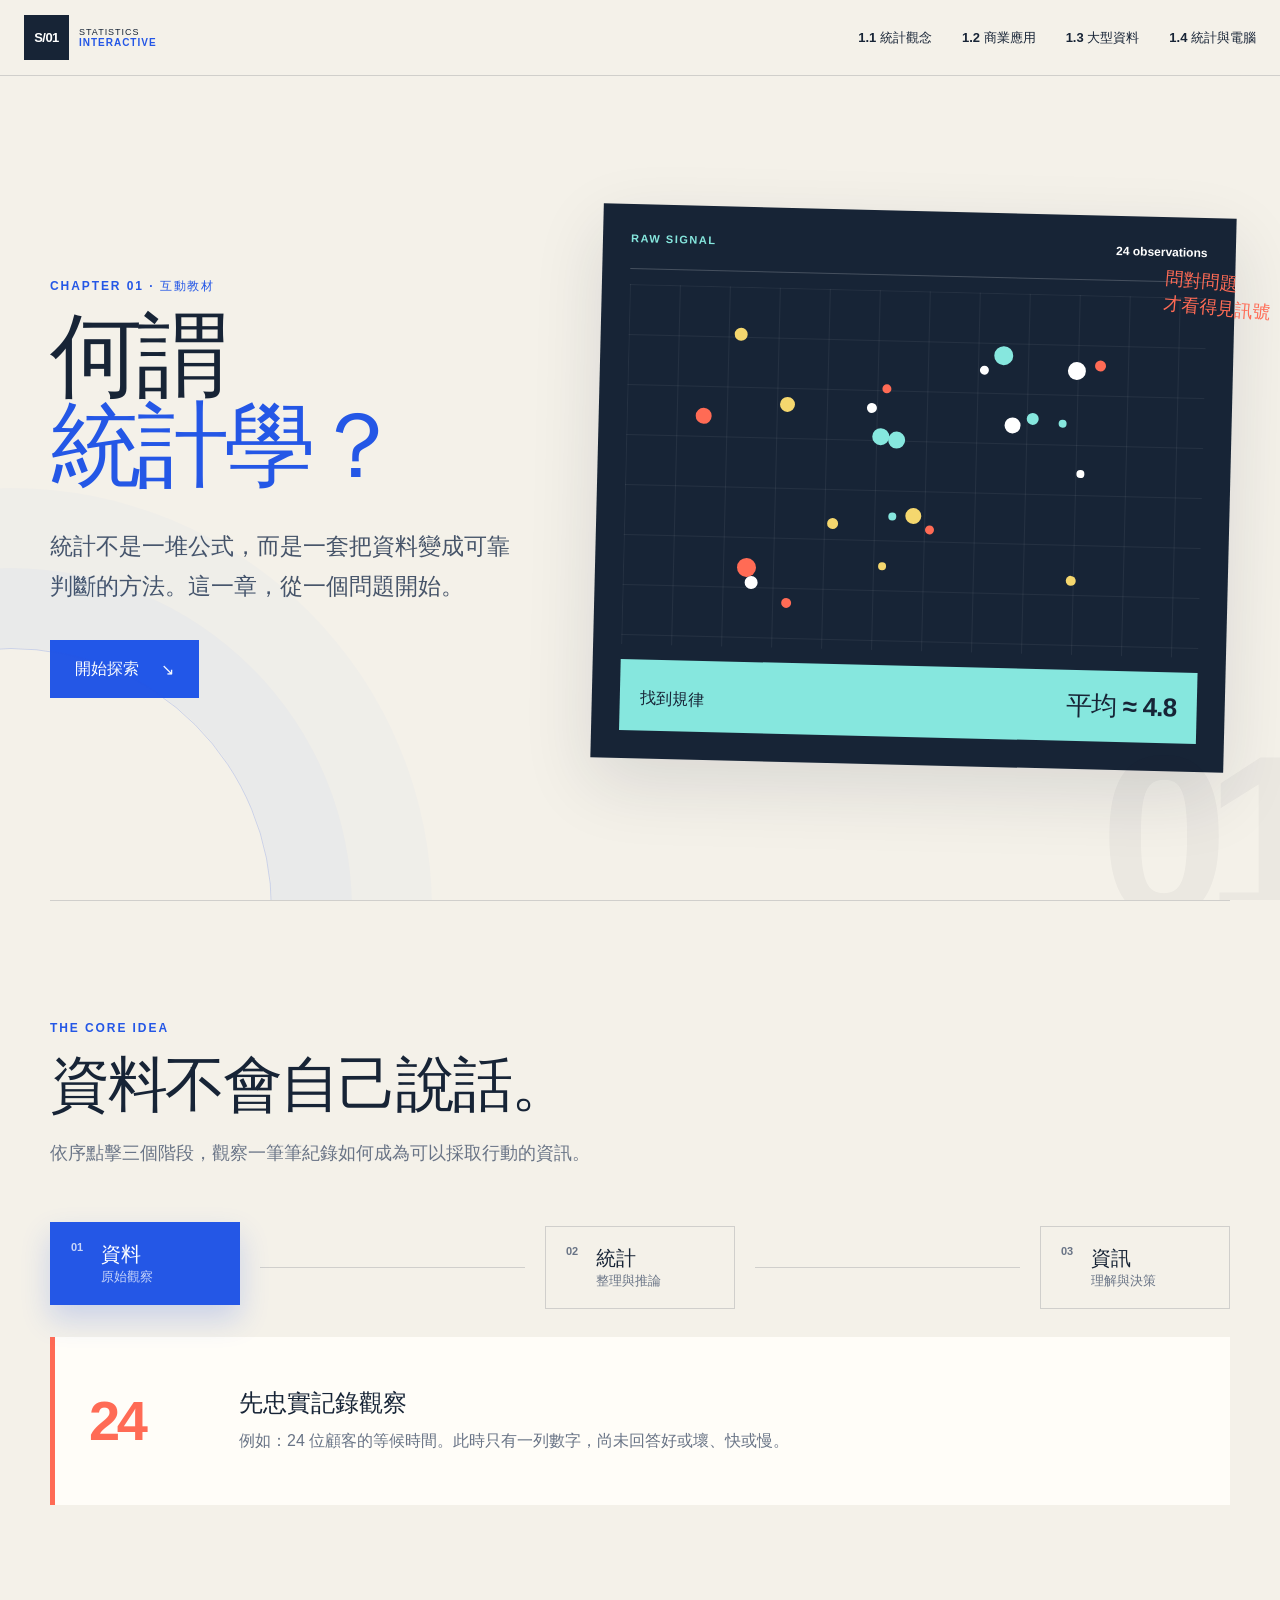
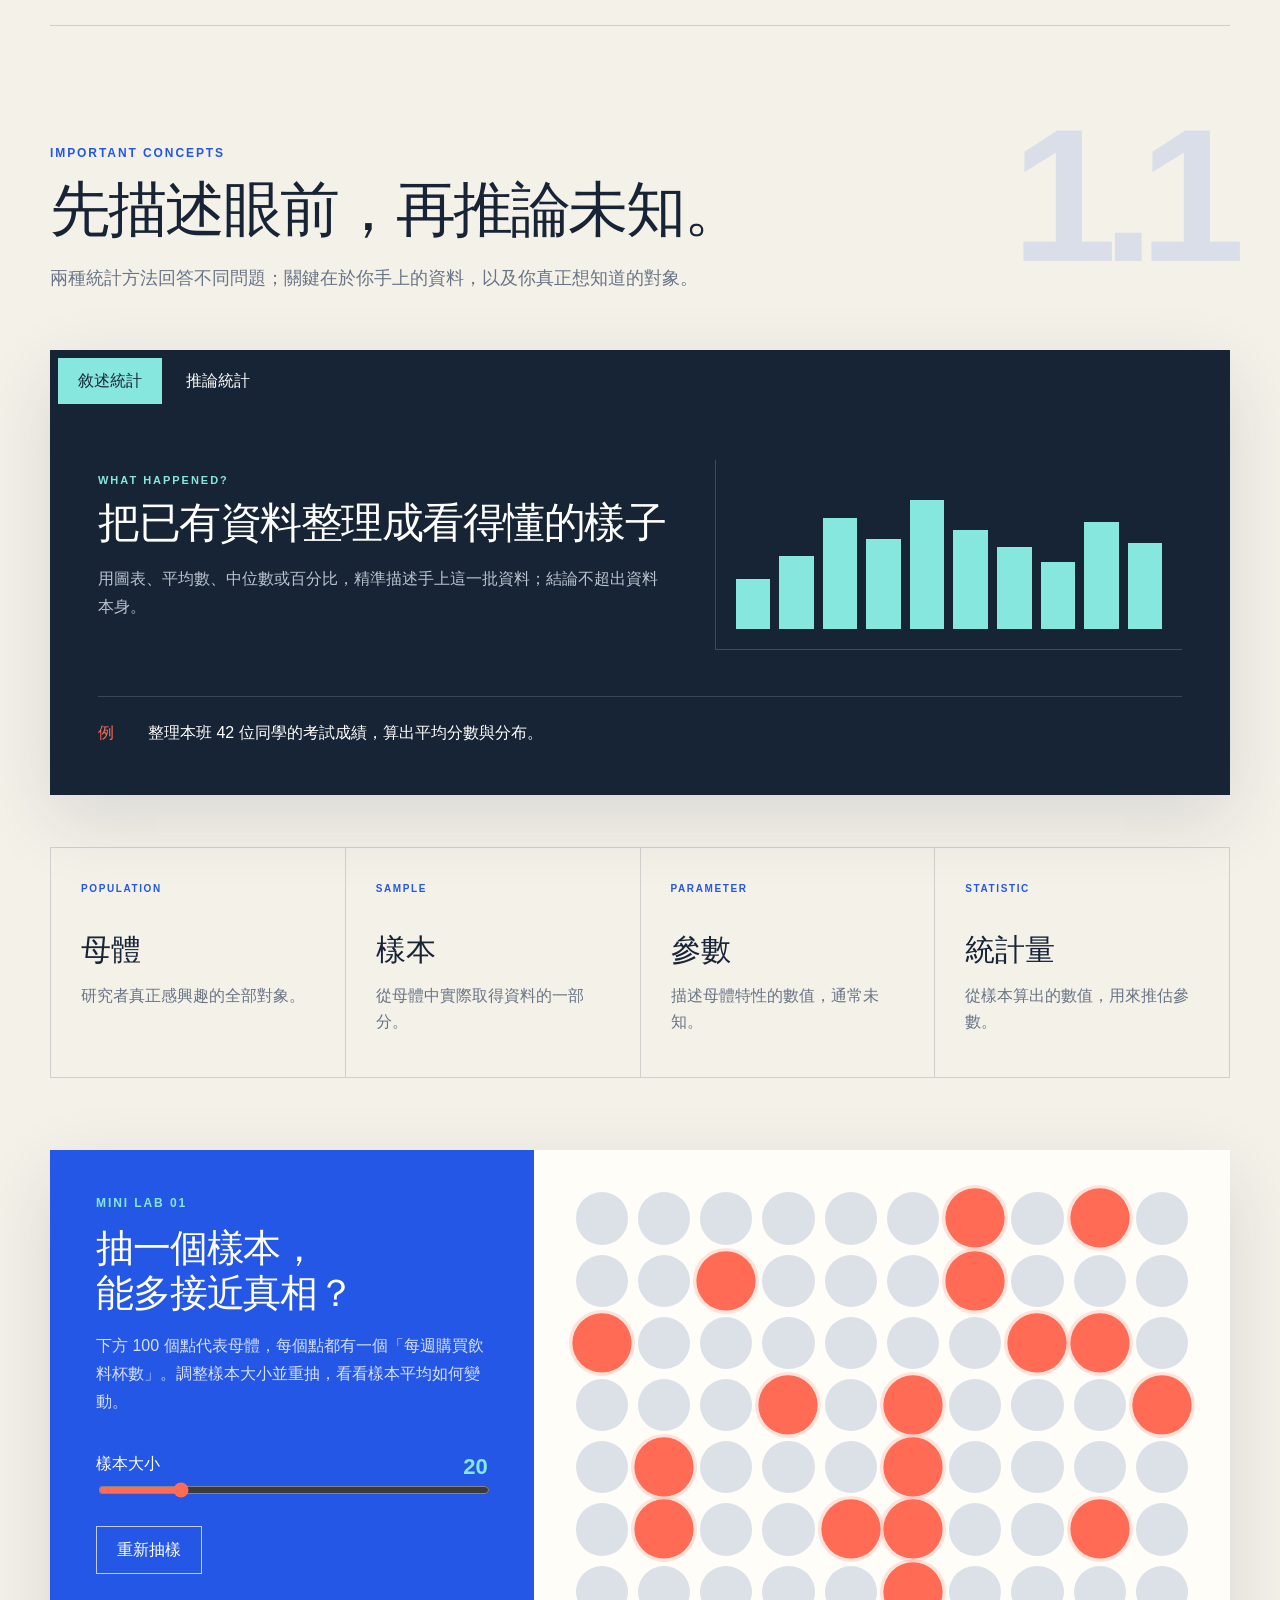
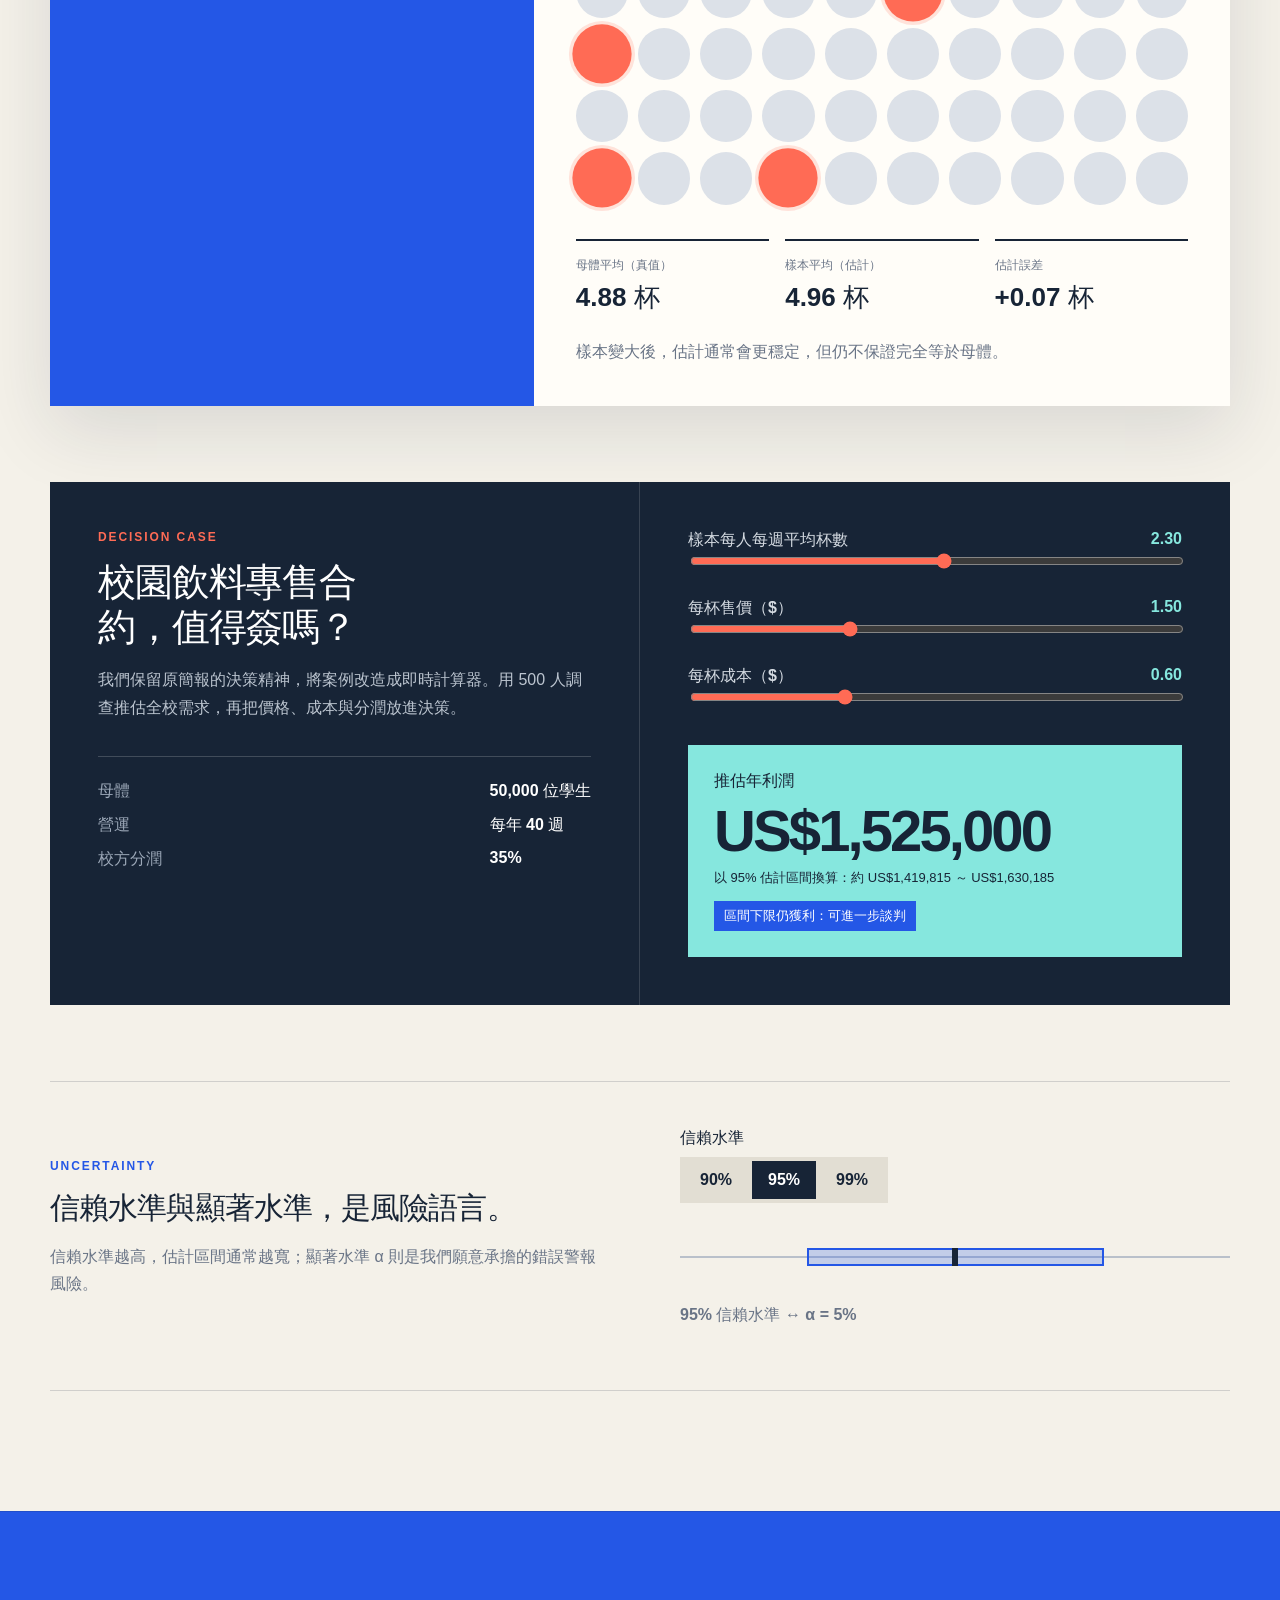
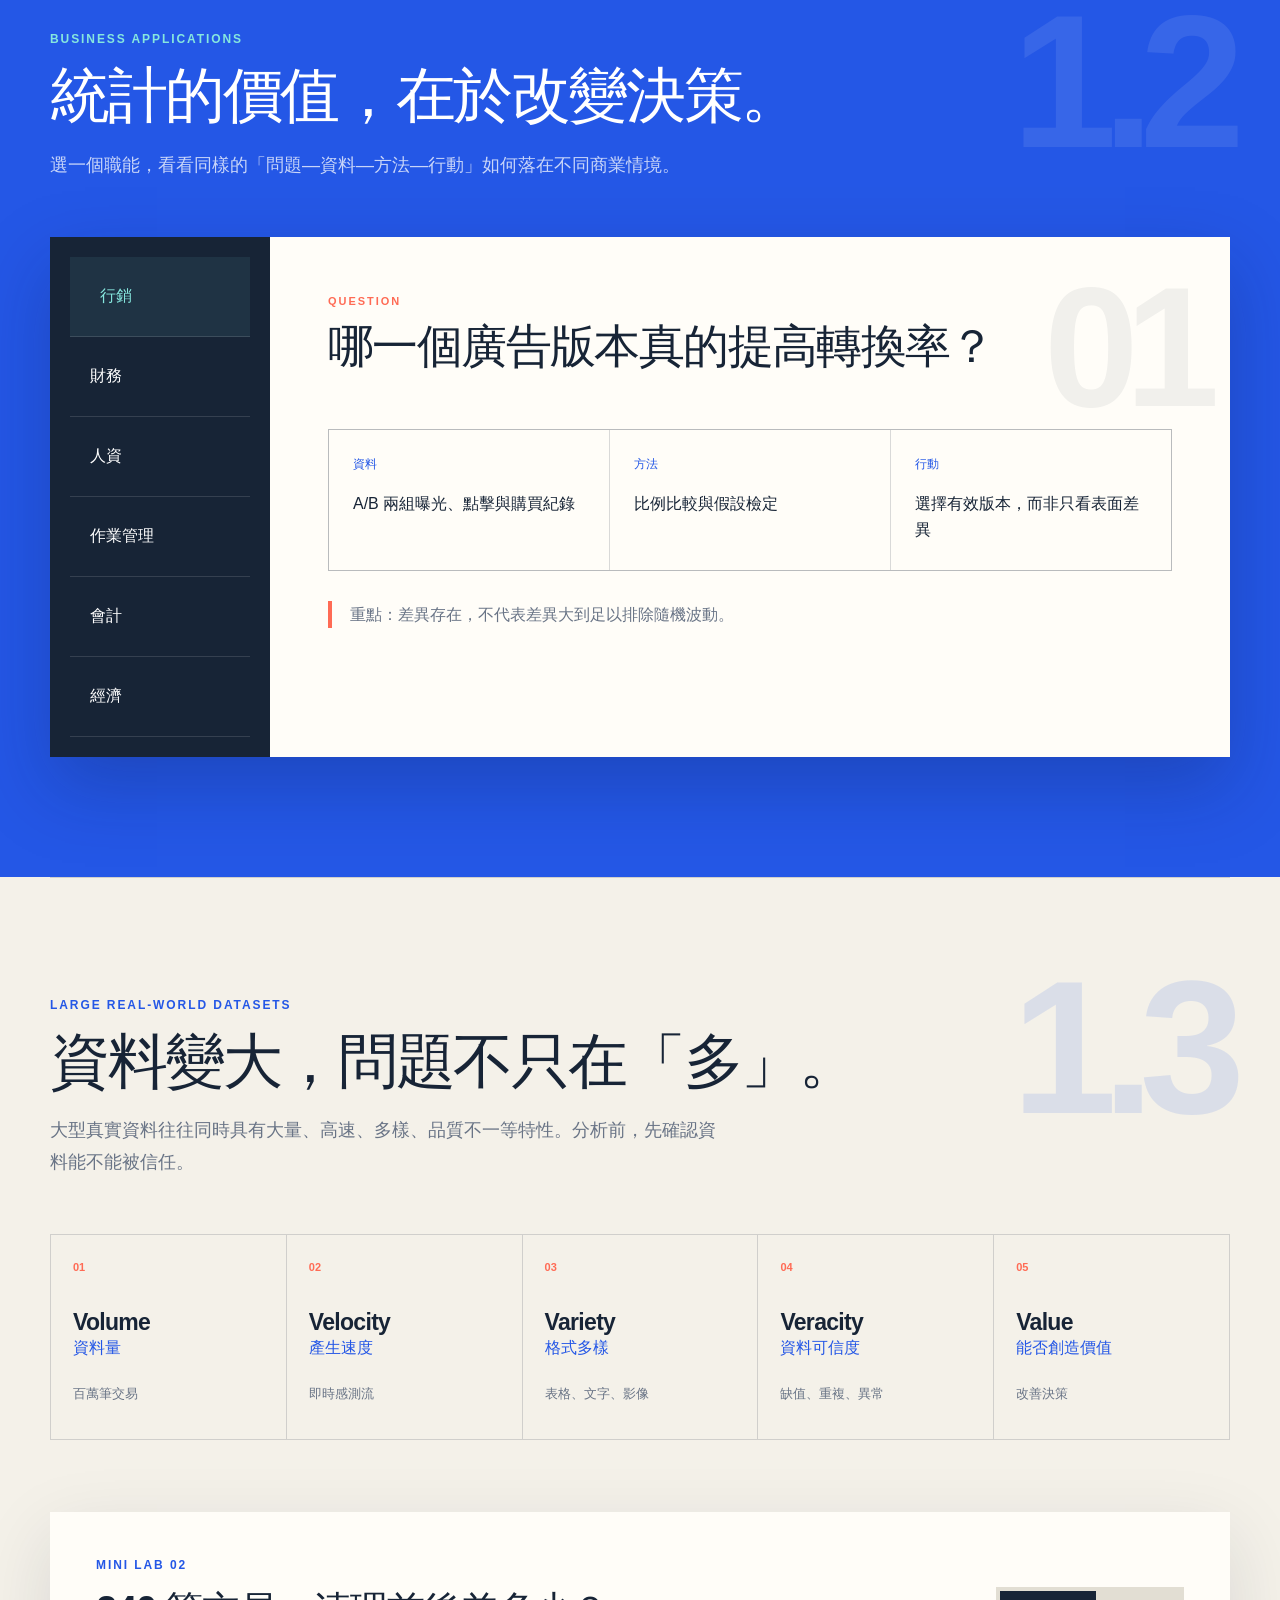
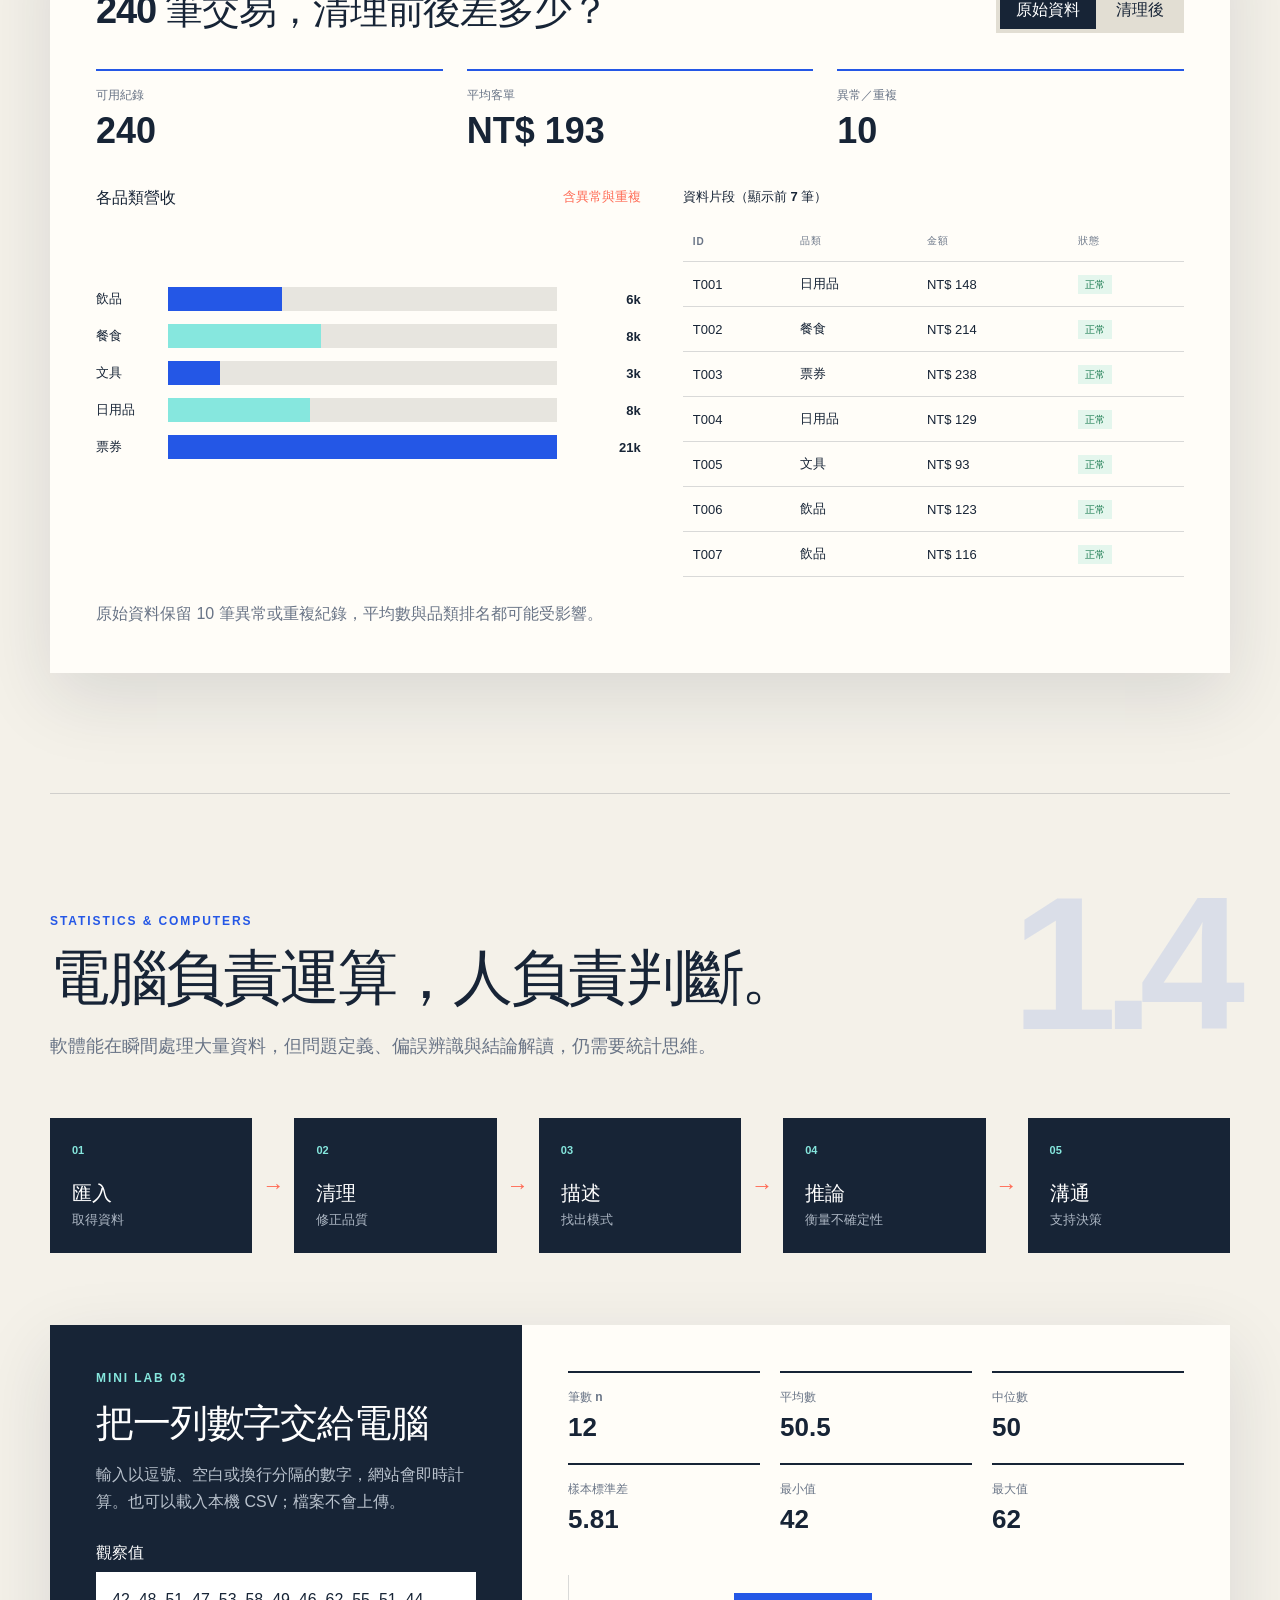
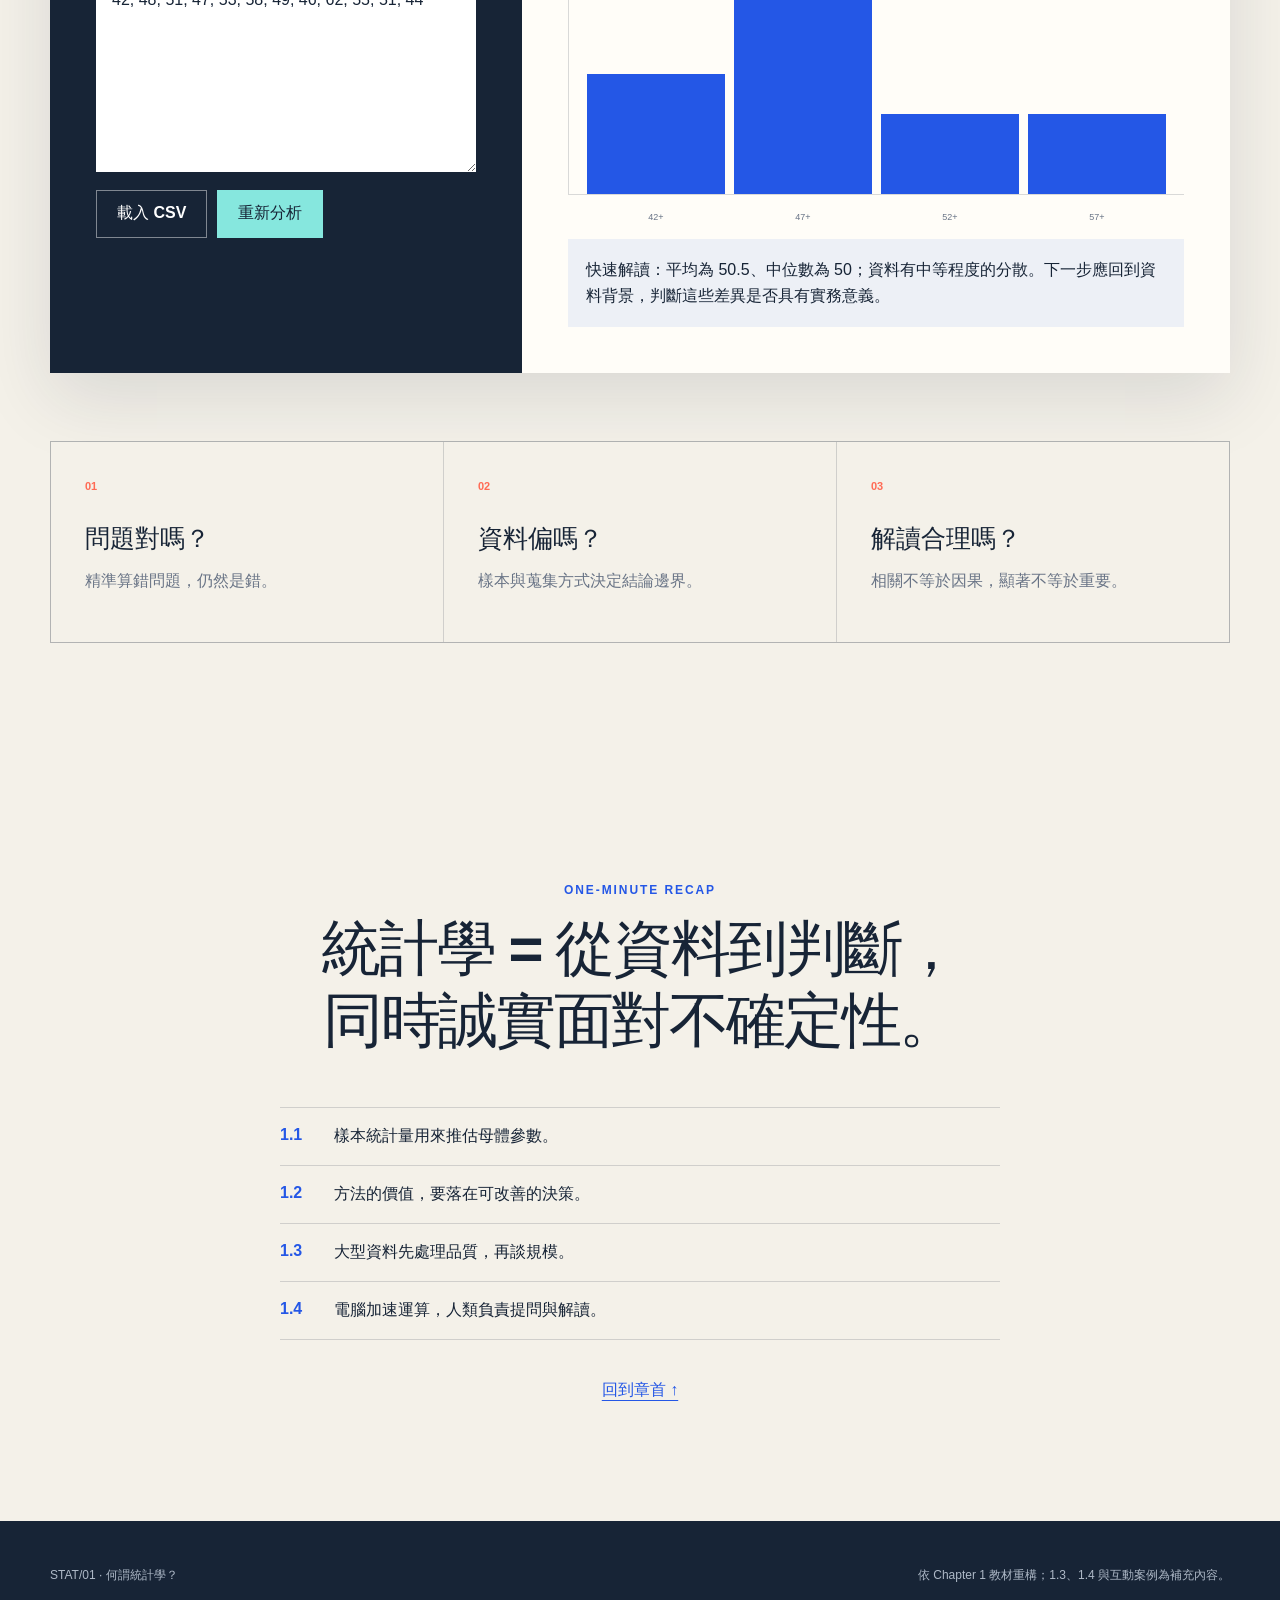
==== index.html @ 1cf9aeb9 "Add interactive statistics Chapter 1 website" ====
<!doctype html>
<html lang="zh-Hant">
<head>
  <meta charset="utf-8">
  <meta name="viewport" content="width=device-width, initial-scale=1">
  <meta name="description" content="Chapter 1 何謂統計學？互動式學習網站">
  <title>STAT/01｜何謂統計學？</title>
  <link rel="stylesheet" href="styles.css">
</head>
<body>
  <a class="skip-link" href="#main">跳至主要內容</a>
  <div class="progress-track" aria-hidden="true"><span id="readingProgress"></span></div>

  <header class="site-header">
    <a class="brand" href="#top" aria-label="回到首頁">
      <span class="brand-mark">S/01</span>
      <span class="brand-copy">STATISTICS<br><b>INTERACTIVE</b></span>
    </a>
    <nav class="desktop-nav" aria-label="章節導覽">
      <a href="#concepts">1.1 統計觀念</a>
      <a href="#business">1.2 商業應用</a>
      <a href="#big-data">1.3 大型資料</a>
      <a href="#computer">1.4 統計與電腦</a>
    </nav>
    <button class="menu-button" id="menuButton" type="button" aria-expanded="false" aria-controls="mobileNav">選單</button>
  </header>
  <nav class="mobile-nav" id="mobileNav" aria-label="行動版章節導覽" hidden>
    <a href="#concepts">1.1 統計觀念</a>
    <a href="#business">1.2 商業應用</a>
    <a href="#big-data">1.3 大型資料</a>
    <a href="#computer">1.4 統計與電腦</a>
  </nav>

  <main id="main">
    <section class="hero" id="top">
      <div class="hero-copy reveal">
        <p class="eyebrow">CHAPTER 01 · 互動教材</p>
        <h1>何謂<br><em>統計學？</em></h1>
        <p class="hero-lead">統計不是一堆公式，而是一套把資料變成可靠判斷的方法。這一章，從一個問題開始。</p>
        <a class="primary-button" href="#data-story">開始探索 <span aria-hidden="true">↘</span></a>
      </div>
      <div class="hero-visual reveal" aria-label="從雜亂資料找出規律的示意圖">
        <div class="signal-card">
          <div class="signal-label"><span>RAW SIGNAL</span><b>24 observations</b></div>
          <div class="dot-field" id="heroDots" aria-hidden="true"></div>
          <div class="signal-result"><span>找到規律</span><strong>平均 ≈ 4.8</strong></div>
        </div>
        <p class="margin-note">問對問題<br>才看得見訊號</p>
      </div>
      <div class="hero-index" aria-hidden="true">01</div>
    </section>

    <section class="story-section" id="data-story">
      <div class="section-heading reveal">
        <p class="eyebrow">THE CORE IDEA</p>
        <h2>資料不會自己說話。</h2>
        <p>依序點擊三個階段，觀察一筆筆紀錄如何成為可以採取行動的資訊。</p>
      </div>
      <div class="story-flow reveal" role="group" aria-label="資料、統計、資訊互動流程">
        <button class="flow-step active" type="button" data-story-step="0" aria-pressed="true">
          <span>01</span><strong>資料</strong><small>原始觀察</small>
        </button>
        <div class="flow-line" aria-hidden="true"></div>
        <button class="flow-step" type="button" data-story-step="1" aria-pressed="false">
          <span>02</span><strong>統計</strong><small>整理與推論</small>
        </button>
        <div class="flow-line" aria-hidden="true"></div>
        <button class="flow-step" type="button" data-story-step="2" aria-pressed="false">
          <span>03</span><strong>資訊</strong><small>理解與決策</small>
        </button>
      </div>
      <div class="story-output reveal" id="storyOutput" aria-live="polite"></div>
    </section>

    <section class="chapter-section" id="concepts">
      <div class="chapter-number">1.1</div>
      <div class="section-heading reveal">
        <p class="eyebrow">IMPORTANT CONCEPTS</p>
        <h2>先描述眼前，再推論未知。</h2>
        <p>兩種統計方法回答不同問題；關鍵在於你手上的資料，以及你真正想知道的對象。</p>
      </div>

      <div class="method-switcher reveal">
        <div class="segmented" role="tablist" aria-label="統計方法">
          <button class="method-tab active" type="button" role="tab" aria-selected="true" data-method="descriptive">敘述統計</button>
          <button class="method-tab" type="button" role="tab" aria-selected="false" data-method="inferential">推論統計</button>
        </div>
        <div class="method-panel">
          <div>
            <p class="panel-kicker" id="methodKicker">WHAT HAPPENED?</p>
            <h3 id="methodTitle">把已有資料整理成看得懂的樣子</h3>
            <p id="methodBody">用圖表、平均數、中位數或百分比，精準描述手上這一批資料；結論不超出資料本身。</p>
          </div>
          <div class="mini-chart" id="methodChart" aria-label="統計方法示意圖"></div>
          <div class="method-example">
            <span>例</span>
            <p id="methodExample">整理本班 42 位同學的考試成績，算出平均分數與分布。</p>
          </div>
        </div>
      </div>

      <div class="term-grid reveal">
        <article><span>POPULATION</span><h3>母體</h3><p>研究者真正感興趣的全部對象。</p></article>
        <article><span>SAMPLE</span><h3>樣本</h3><p>從母體中實際取得資料的一部分。</p></article>
        <article><span>PARAMETER</span><h3>參數</h3><p>描述母體特性的數值，通常未知。</p></article>
        <article><span>STATISTIC</span><h3>統計量</h3><p>從樣本算出的數值，用來推估參數。</p></article>
      </div>

      <section class="lab sampling-lab reveal" aria-labelledby="samplingTitle">
        <div class="lab-intro">
          <p class="eyebrow">MINI LAB 01</p>
          <h3 id="samplingTitle">抽一個樣本，能多接近真相？</h3>
          <p>下方 100 個點代表母體，每個點都有一個「每週購買飲料杯數」。調整樣本大小並重抽，看看樣本平均如何變動。</p>
          <label for="sampleSize">樣本大小 <output id="sampleSizeOutput">20</output></label>
          <input id="sampleSize" type="range" min="5" max="80" step="5" value="20">
          <button class="secondary-button" id="resampleButton" type="button">重新抽樣</button>
        </div>
        <div class="sampling-stage">
          <div class="population-grid" id="populationGrid" aria-label="母體與抽中樣本視覺化"></div>
          <div class="metric-row">
            <div><span>母體平均（真值）</span><strong id="populationMean">—</strong></div>
            <div><span>樣本平均（估計）</span><strong id="sampleMean">—</strong></div>
            <div><span>估計誤差</span><strong id="sampleError">—</strong></div>
          </div>
          <p class="lab-note" id="samplingNote" aria-live="polite"></p>
        </div>
      </section>

      <section class="case-study reveal" aria-labelledby="caseTitle">
        <div class="case-copy">
          <p class="eyebrow">DECISION CASE</p>
          <h3 id="caseTitle">校園飲料專售合約，值得簽嗎？</h3>
          <p>我們保留原簡報的決策精神，將案例改造成即時計算器。用 500 人調查推估全校需求，再把價格、成本與分潤放進決策。</p>
          <div class="case-assumption">
            <span>母體</span><b>50,000 位學生</b>
            <span>營運</span><b>每年 40 週</b>
            <span>校方分潤</span><b>35%</b>
          </div>
        </div>
        <div class="case-calculator">
          <label>樣本每人每週平均杯數 <output id="cupsOutput">2.30</output>
            <input id="cupsInput" type="range" min="0.5" max="4" step="0.05" value="2.3">
          </label>
          <label>每杯售價（$） <output id="priceOutput">1.50</output>
            <input id="priceInput" type="range" min="0.8" max="3" step="0.1" value="1.5">
          </label>
          <label>每杯成本（$） <output id="costOutput">0.60</output>
            <input id="costInput" type="range" min="0.2" max="1.5" step="0.05" value="0.6">
          </label>
          <div class="decision-result">
            <span>推估年利潤</span>
            <strong id="profitResult">—</strong>
            <p id="profitRange">—</p>
            <b id="decisionBadge">—</b>
          </div>
        </div>
      </section>

      <div class="confidence-block reveal">
        <div>
          <p class="eyebrow">UNCERTAINTY</p>
          <h3>信賴水準與顯著水準，是風險語言。</h3>
          <p>信賴水準越高，估計區間通常越寬；顯著水準 α 則是我們願意承擔的錯誤警報風險。</p>
        </div>
        <div class="confidence-control">
          <label for="confidenceLevel">信賴水準</label>
          <div class="segmented compact" id="confidenceLevel" role="group" aria-label="選擇信賴水準">
            <button type="button" data-confidence="90">90%</button>
            <button class="active" type="button" data-confidence="95">95%</button>
            <button type="button" data-confidence="99">99%</button>
          </div>
          <div class="interval-line" aria-label="信賴區間寬度示意">
            <span class="interval-band" id="intervalBand"></span><i></i>
          </div>
          <p id="confidenceText">95% 信賴水準 ↔ α = 5%</p>
        </div>
      </div>
    </section>

    <section class="chapter-section business-section" id="business">
      <div class="chapter-number">1.2</div>
      <div class="section-heading reveal">
        <p class="eyebrow">BUSINESS APPLICATIONS</p>
        <h2>統計的價值，在於改變決策。</h2>
        <p>選一個職能，看看同樣的「問題—資料—方法—行動」如何落在不同商業情境。</p>
      </div>
      <div class="application-browser reveal">
        <div class="application-tabs" role="tablist" aria-label="商業職能">
          <button class="active" type="button" data-app="marketing">行銷</button>
          <button type="button" data-app="finance">財務</button>
          <button type="button" data-app="hr">人資</button>
          <button type="button" data-app="operations">作業管理</button>
          <button type="button" data-app="accounting">會計</button>
          <button type="button" data-app="economics">經濟</button>
        </div>
        <article class="application-card" aria-live="polite">
          <div class="app-index" id="appIndex">01</div>
          <p class="panel-kicker" id="appQuestionLabel">QUESTION</p>
          <h3 id="appQuestion">哪一個廣告版本真的提高轉換率？</h3>
          <div class="app-pipeline">
            <div><span>資料</span><p id="appData">A/B 兩組曝光、點擊與購買紀錄</p></div>
            <div><span>方法</span><p id="appMethod">比例比較與假設檢定</p></div>
            <div><span>行動</span><p id="appAction">選擇有效版本，而非只看表面差異</p></div>
          </div>
          <p class="app-takeaway" id="appTakeaway">重點：差異存在，不代表差異大到足以排除隨機波動。</p>
        </article>
      </div>
    </section>

    <section class="chapter-section data-section" id="big-data">
      <div class="chapter-number">1.3</div>
      <div class="section-heading reveal">
        <p class="eyebrow">LARGE REAL-WORLD DATASETS</p>
        <h2>資料變大，問題不只在「多」。</h2>
        <p>大型真實資料往往同時具有大量、高速、多樣、品質不一等特性。分析前，先確認資料能不能被信任。</p>
      </div>
      <div class="five-vs reveal" aria-label="大型資料的五個面向">
        <article><b>01</b><h3>Volume</h3><p>資料量</p><small>百萬筆交易</small></article>
        <article><b>02</b><h3>Velocity</h3><p>產生速度</p><small>即時感測流</small></article>
        <article><b>03</b><h3>Variety</h3><p>格式多樣</p><small>表格、文字、影像</small></article>
        <article><b>04</b><h3>Veracity</h3><p>資料可信度</p><small>缺值、重複、異常</small></article>
        <article><b>05</b><h3>Value</h3><p>能否創造價值</p><small>改善決策</small></article>
      </div>

      <section class="lab data-lab reveal" aria-labelledby="dataLabTitle">
        <div class="lab-toolbar">
          <div>
            <p class="eyebrow">MINI LAB 02</p>
            <h3 id="dataLabTitle">240 筆交易，清理前後差多少？</h3>
          </div>
          <div class="segmented compact" role="group" aria-label="資料版本">
            <button class="active" type="button" data-data-mode="raw">原始資料</button>
            <button type="button" data-data-mode="clean">清理後</button>
          </div>
        </div>
        <div class="data-kpis">
          <div><span>可用紀錄</span><strong id="recordCount">—</strong></div>
          <div><span>平均客單</span><strong id="averageOrder">—</strong></div>
          <div><span>異常／重複</span><strong id="issueCount">—</strong></div>
        </div>
        <div class="data-workbench">
          <div>
            <div class="chart-heading"><span>各品類營收</span><small id="chartModeLabel">含異常值</small></div>
            <div class="bar-chart" id="categoryChart" aria-label="各品類營收長條圖"></div>
          </div>
          <div class="table-wrap">
            <table>
              <caption>資料片段（顯示前 7 筆）</caption>
              <thead><tr><th>ID</th><th>品類</th><th>金額</th><th>狀態</th></tr></thead>
              <tbody id="transactionRows"></tbody>
            </table>
          </div>
        </div>
        <p class="lab-note" id="dataInsight">原始平均可能被少數異常交易拉高。切換到「清理後」觀察決策指標如何改變。</p>
      </section>
    </section>

    <section class="chapter-section computer-section" id="computer">
      <div class="chapter-number">1.4</div>
      <div class="section-heading reveal">
        <p class="eyebrow">STATISTICS & COMPUTERS</p>
        <h2>電腦負責運算，人負責判斷。</h2>
        <p>軟體能在瞬間處理大量資料，但問題定義、偏誤辨識與結論解讀，仍需要統計思維。</p>
      </div>
      <div class="workflow reveal" aria-label="電腦輔助統計工作流程">
        <div><span>01</span><b>匯入</b><small>取得資料</small></div><i>→</i>
        <div><span>02</span><b>清理</b><small>修正品質</small></div><i>→</i>
        <div><span>03</span><b>描述</b><small>找出模式</small></div><i>→</i>
        <div><span>04</span><b>推論</b><small>衡量不確定性</small></div><i>→</i>
        <div><span>05</span><b>溝通</b><small>支持決策</small></div>
      </div>

      <section class="lab computer-lab reveal" aria-labelledby="computerLabTitle">
        <div class="computer-input">
          <p class="eyebrow">MINI LAB 03</p>
          <h3 id="computerLabTitle">把一列數字交給電腦</h3>
          <p>輸入以逗號、空白或換行分隔的數字，網站會即時計算。也可以載入本機 CSV；檔案不會上傳。</p>
          <label for="numberInput">觀察值</label>
          <textarea id="numberInput" rows="7">42, 48, 51, 47, 53, 58, 49, 46, 62, 55, 51, 44</textarea>
          <div class="input-actions">
            <label class="file-button">載入 CSV<input id="csvInput" type="file" accept=".csv,text/csv"></label>
            <button class="secondary-button" id="analyzeButton" type="button">重新分析</button>
          </div>
          <p class="input-error" id="inputError" role="alert"></p>
        </div>
        <div class="computer-output">
          <div class="stats-grid">
            <div><span>筆數 n</span><strong id="statN">—</strong></div>
            <div><span>平均數</span><strong id="statMean">—</strong></div>
            <div><span>中位數</span><strong id="statMedian">—</strong></div>
            <div><span>樣本標準差</span><strong id="statSd">—</strong></div>
            <div><span>最小值</span><strong id="statMin">—</strong></div>
            <div><span>最大值</span><strong id="statMax">—</strong></div>
          </div>
          <div class="histogram" id="histogram" aria-label="資料直方圖"></div>
          <p class="computer-interpretation" id="computerInterpretation" aria-live="polite"></p>
        </div>
      </section>

      <div class="human-checks reveal">
        <article><span>01</span><h3>問題對嗎？</h3><p>精準算錯問題，仍然是錯。</p></article>
        <article><span>02</span><h3>資料偏嗎？</h3><p>樣本與蒐集方式決定結論邊界。</p></article>
        <article><span>03</span><h3>解讀合理嗎？</h3><p>相關不等於因果，顯著不等於重要。</p></article>
      </div>
    </section>

    <section class="recap-section">
      <p class="eyebrow">ONE-MINUTE RECAP</p>
      <h2>統計學 = 從資料到判斷，<br>同時誠實面對不確定性。</h2>
      <div class="recap-list">
        <p><span>1.1</span>樣本統計量用來推估母體參數。</p>
        <p><span>1.2</span>方法的價值，要落在可改善的決策。</p>
        <p><span>1.3</span>大型資料先處理品質，再談規模。</p>
        <p><span>1.4</span>電腦加速運算，人類負責提問與解讀。</p>
      </div>
      <a class="text-link" href="#top">回到章首 ↑</a>
    </section>
  </main>

  <footer>
    <p>STAT/01 · 何謂統計學？</p>
    <p>依 Chapter 1 教材重構；1.3、1.4 與互動案例為補充內容。</p>
  </footer>
  <script src="app.js"></script>
</body>
</html>
---- styles.css ----
:root {
  --ink: #172436;
  --paper: #f4f1e9;
  --paper-bright: #fffdf8;
  --blue: #2457e6;
  --cyan: #86e7de;
  --coral: #ff6b55;
  --yellow: #f5d76e;
  --muted: #697486;
  --line: rgba(23, 36, 54, 0.16);
  --shadow: 0 24px 70px rgba(23, 36, 54, 0.12);
  --radius: 24px;
  --content: min(1180px, calc(100vw - 48px));
  font-family: Inter, ui-sans-serif, "Noto Sans TC", "Microsoft JhengHei", sans-serif;
  color: var(--ink);
  background: var(--paper);
  font-synthesis: none;
}

* { box-sizing: border-box; }
html { scroll-behavior: smooth; scroll-padding-top: 84px; }
body { margin: 0; background: var(--paper); overflow-x: hidden; }
button, input, textarea { font: inherit; }
button, a { -webkit-tap-highlight-color: transparent; }
button { color: inherit; }
a { color: inherit; }

.skip-link {
  position: fixed; left: 16px; top: -60px; z-index: 100;
  padding: 12px 18px; color: white; background: var(--ink); border-radius: 8px;
}
.skip-link:focus { top: 12px; }

.progress-track { position: fixed; z-index: 90; inset: 0 0 auto; height: 3px; background: transparent; }
.progress-track span { display: block; width: 0; height: 100%; background: var(--coral); }

.site-header {
  position: sticky; z-index: 80; top: 0; height: 76px; padding: 0 max(24px, calc((100vw - 1280px) / 2));
  display: flex; align-items: center; justify-content: space-between;
  background: rgba(244, 241, 233, 0.9); border-bottom: 1px solid var(--line); backdrop-filter: blur(16px);
}
.brand { display: inline-flex; align-items: center; gap: 10px; text-decoration: none; }
.brand-mark { display: grid; place-items: center; width: 45px; height: 45px; color: white; background: var(--ink); font-weight: 900; font-size: 13px; letter-spacing: -.04em; }
.brand-copy { font-size: 9px; line-height: 1.12; letter-spacing: .11em; }
.brand-copy b { color: var(--blue); font-size: 10px; }
.desktop-nav { display: flex; align-items: center; gap: 30px; }
.desktop-nav a { text-decoration: none; font-weight: 700; font-size: 13px; }
.desktop-nav a:hover { color: var(--blue); }
.menu-button { display: none; border: 0; background: transparent; font-weight: 800; }
.mobile-nav { position: fixed; z-index: 79; top: 76px; left: 0; right: 0; padding: 12px 24px 24px; background: var(--paper); border-bottom: 1px solid var(--line); }
.mobile-nav a { display: block; padding: 13px 0; text-decoration: none; font-weight: 750; border-bottom: 1px solid var(--line); }

.hero {
  position: relative; min-height: calc(100svh - 76px); padding: 76px max(24px, calc((100vw - 1180px) / 2));
  display: grid; grid-template-columns: .86fr 1.14fr; align-items: center; gap: 70px; overflow: hidden;
}
.hero::before { content: ""; position: absolute; width: 520px; height: 520px; left: -250px; bottom: -270px; border: 1px solid rgba(36,87,230,.2); border-radius: 50%; box-shadow: 0 0 0 80px rgba(36,87,230,.025), 0 0 0 160px rgba(36,87,230,.018); }
.eyebrow { margin: 0 0 16px; color: var(--blue); font-size: 12px; font-weight: 900; letter-spacing: .16em; text-transform: uppercase; }
.hero h1 { margin: 0; font-size: clamp(60px, 7.2vw, 102px); line-height: .98; letter-spacing: -.055em; }
.hero h1 em { color: var(--blue); font-style: normal; }
.hero-lead { max-width: 500px; margin: 34px 0; color: #465469; font-size: clamp(18px, 2vw, 23px); line-height: 1.75; }
.primary-button, .secondary-button, .file-button {
  display: inline-flex; justify-content: center; align-items: center; gap: 22px; min-height: 48px;
  padding: 0 20px; border: 1px solid var(--ink); border-radius: 0; background: transparent;
  color: var(--ink); font-weight: 850; text-decoration: none; cursor: pointer;
}
.primary-button { min-height: 58px; padding: 0 24px; background: var(--blue); border-color: var(--blue); color: white; }
.primary-button:hover { transform: translateY(-2px); box-shadow: 0 10px 24px rgba(36,87,230,.23); }
.secondary-button:hover, .file-button:hover { background: var(--ink); color: white; }
.hero-visual { position: relative; }
.signal-card { position: relative; padding: 28px; background: var(--ink); box-shadow: var(--shadow); transform: rotate(1.4deg); }
.signal-label { display: flex; justify-content: space-between; padding-bottom: 22px; color: white; border-bottom: 1px solid rgba(255,255,255,.2); }
.signal-label span { color: var(--cyan); font-size: 11px; font-weight: 900; letter-spacing: .14em; }
.signal-label b { font-size: 12px; }
.dot-field { position: relative; height: 360px; margin: 15px 0; background-image: linear-gradient(rgba(255,255,255,.06) 1px, transparent 1px), linear-gradient(90deg, rgba(255,255,255,.06) 1px, transparent 1px); background-size: 50px 50px; }
.dot-field i { position: absolute; width: var(--s); height: var(--s); left: var(--x); top: var(--y); background: var(--c); border-radius: 50%; animation: pulse 3s ease-in-out infinite; animation-delay: var(--d); }
.signal-result { display: flex; align-items: baseline; justify-content: space-between; padding: 18px 20px; background: var(--cyan); }
.signal-result span { font-weight: 750; }
.signal-result strong { font-size: 26px; letter-spacing: -.03em; }
.margin-note { position: absolute; right: -42px; top: 60px; margin: 0; color: var(--coral); font-family: Georgia, "Noto Serif TC", serif; font-size: 18px; line-height: 1.4; transform: rotate(5deg); }
.hero-index { position: absolute; right: -30px; bottom: -52px; color: rgba(23,36,54,.04); font-size: 230px; font-weight: 950; line-height: 1; letter-spacing: -.1em; }

.story-section, .chapter-section, .recap-section { width: var(--content); margin: 0 auto; padding: 120px 0; }
.story-section { border-top: 1px solid var(--line); }
.section-heading { max-width: 1040px; margin-bottom: 56px; }
.section-heading h2 { margin: 0 0 20px; font-size: clamp(38px, 4.7vw, 60px); line-height: 1.12; letter-spacing: -.04em; word-break: keep-all; text-wrap: balance; }
.section-heading > p:last-child { max-width: 680px; margin: 0; color: var(--muted); font-size: 18px; line-height: 1.75; }
.story-flow { display: grid; grid-template-columns: auto 1fr auto 1fr auto; align-items: center; gap: 20px; }
.flow-step { display: grid; grid-template-columns: auto 1fr; min-width: 190px; padding: 18px 20px; text-align: left; background: transparent; border: 1px solid var(--line); cursor: pointer; transition: .2s; }
.flow-step span { grid-row: span 2; margin-right: 18px; color: var(--muted); font-size: 11px; font-weight: 900; }
.flow-step strong { font-size: 20px; }
.flow-step small { color: var(--muted); }
.flow-step.active { color: white; background: var(--blue); border-color: var(--blue); transform: translateY(-4px); box-shadow: 0 14px 30px rgba(36,87,230,.2); }
.flow-step.active span, .flow-step.active small { color: rgba(255,255,255,.75); }
.flow-line { height: 1px; background: var(--line); }
.story-output { min-height: 168px; margin-top: 28px; padding: 34px; display: grid; grid-template-columns: 120px 1fr; gap: 30px; align-items: center; background: var(--paper-bright); border-left: 5px solid var(--coral); }
.story-output b { color: var(--coral); font-size: 56px; letter-spacing: -.06em; }
.story-output h3 { margin: 0 0 8px; font-size: 24px; }
.story-output p { margin: 0; color: var(--muted); line-height: 1.7; }

.chapter-section { position: relative; border-top: 1px solid var(--line); }
.chapter-number { position: absolute; top: 74px; right: 0; color: rgba(36,87,230,.12); font-size: clamp(90px, 15vw, 190px); font-weight: 950; line-height: 1; letter-spacing: -.08em; }
.method-switcher { background: var(--ink); color: white; box-shadow: var(--shadow); }
.segmented { display: flex; gap: 4px; padding: 8px; }
.segmented button, .application-tabs button {
  min-height: 46px; padding: 0 20px; border: 0; background: transparent; color: inherit; font-weight: 850; cursor: pointer;
}
.segmented button.active { background: var(--cyan); color: var(--ink); }
.method-panel { min-height: 360px; padding: 48px; display: grid; grid-template-columns: 1.1fr .9fr; gap: 46px; align-items: center; }
.panel-kicker { margin: 0 0 12px; color: var(--cyan); font-size: 11px; font-weight: 900; letter-spacing: .18em; }
.method-panel h3 { max-width: 600px; margin: 0 0 18px; font-size: clamp(27px, 3.5vw, 42px); line-height: 1.17; letter-spacing: -.035em; text-wrap: balance; }
.method-panel > div > p:not(.panel-kicker) { color: #bbc4cf; line-height: 1.75; }
.method-example { grid-column: 1 / -1; display: grid; grid-template-columns: 50px 1fr; align-items: center; padding-top: 22px; border-top: 1px solid rgba(255,255,255,.16); }
.method-example span { color: var(--coral); font-weight: 900; }
.method-example p { margin: 0; color: white !important; }
.mini-chart { height: 190px; display: flex; align-items: end; gap: 9px; padding: 20px; border-left: 1px solid rgba(255,255,255,.18); border-bottom: 1px solid rgba(255,255,255,.18); }
.mini-chart i { flex: 1; height: var(--h); background: var(--bar, var(--cyan)); transition: height .35s ease; }
.mini-chart.inferential i:nth-child(n+7) { opacity: .16; }
.term-grid { display: grid; grid-template-columns: repeat(4, 1fr); margin: 52px 0; border: solid var(--line); border-width: 1px 0 0 1px; }
.term-grid article { min-height: 230px; padding: 30px; border: solid var(--line); border-width: 0 1px 1px 0; }
.term-grid span { color: var(--blue); font-size: 10px; font-weight: 900; letter-spacing: .16em; }
.term-grid h3 { margin: 34px 0 12px; font-size: 30px; }
.term-grid p { margin: 0; color: var(--muted); line-height: 1.6; }

.lab { margin-top: 72px; background: var(--paper-bright); box-shadow: var(--shadow); }
.sampling-lab { display: grid; grid-template-columns: .82fr 1.18fr; }
.lab-intro { padding: 46px; background: var(--blue); color: white; }
.lab-intro .eyebrow { color: var(--cyan); }
.lab-intro h3, .case-study h3, .data-lab h3, .computer-lab h3 { margin: 0 0 16px; font-size: clamp(27px, 3.4vw, 38px); line-height: 1.18; letter-spacing: -.03em; text-wrap: balance; }
.lab-intro > p:not(.eyebrow) { color: rgba(255,255,255,.82); line-height: 1.75; }
.lab-intro label { display: flex; justify-content: space-between; margin-top: 38px; font-weight: 800; }
.lab-intro output { color: var(--cyan); font-size: 22px; }
input[type="range"] { width: 100%; accent-color: var(--coral); cursor: pointer; }
.lab-intro .secondary-button { margin-top: 24px; color: white; border-color: rgba(255,255,255,.7); }
.lab-intro .secondary-button:hover { color: var(--ink); background: var(--cyan); border-color: var(--cyan); }
.sampling-stage { padding: 42px; }
.population-grid { display: grid; grid-template-columns: repeat(10, 1fr); gap: 10px; }
.population-grid i { aspect-ratio: 1; background: #dce1e8; border-radius: 50%; transition: .25s; }
.population-grid i.selected { background: var(--coral); transform: scale(1.14); box-shadow: 0 0 0 3px rgba(255,107,85,.18); }
.metric-row { display: grid; grid-template-columns: repeat(3, 1fr); gap: 16px; margin-top: 34px; }
.metric-row div, .data-kpis div, .stats-grid div { padding-top: 16px; border-top: 2px solid var(--ink); }
.metric-row span, .data-kpis span, .stats-grid span { display: block; color: var(--muted); font-size: 12px; font-weight: 800; }
.metric-row strong, .data-kpis strong, .stats-grid strong { display: block; margin-top: 6px; font-size: 26px; }
.lab-note { margin: 24px 0 0; color: var(--muted); line-height: 1.6; }

.case-study { margin-top: 76px; display: grid; grid-template-columns: 1fr 1fr; background: var(--ink); color: white; }
.case-copy, .case-calculator { padding: 48px; }
.case-copy { border-right: 1px solid rgba(255,255,255,.14); }
.case-copy .eyebrow { color: var(--coral); }
.case-copy > p:not(.eyebrow) { color: #bbc4cf; line-height: 1.75; }
.case-assumption { margin-top: 34px; display: grid; grid-template-columns: 1fr auto; gap: 13px; padding-top: 24px; border-top: 1px solid rgba(255,255,255,.18); }
.case-assumption span { color: #9ca8b8; }
.case-calculator > label { display: block; margin-bottom: 25px; color: #d5dbe2; font-weight: 750; }
.case-calculator output { float: right; color: var(--cyan); }
.decision-result { margin-top: 36px; padding: 26px; background: var(--cyan); color: var(--ink); }
.decision-result span { font-weight: 800; }
.decision-result strong { display: block; margin: 5px 0; font-size: clamp(38px, 5vw, 58px); letter-spacing: -.05em; }
.decision-result p { margin: 0 0 14px; font-size: 13px; }
.decision-result b { display: inline-block; padding: 6px 10px; color: white; background: var(--blue); font-size: 13px; }
.decision-result b.risky { background: var(--coral); }

.confidence-block { margin-top: 76px; display: grid; grid-template-columns: 1fr 1fr; gap: 80px; align-items: center; padding: 46px 0; border-top: 1px solid var(--line); border-bottom: 1px solid var(--line); }
.confidence-block h3 { margin: 0 0 14px; font-size: 30px; line-height: 1.25; letter-spacing: -.03em; text-wrap: balance; }
.confidence-block > div > p:last-child { color: var(--muted); line-height: 1.7; }
.confidence-control > label { display: block; margin-bottom: 8px; font-weight: 850; }
.segmented.compact { display: inline-flex; padding: 4px; background: #e2ded3; }
.segmented.compact button { min-height: 38px; padding: 0 16px; }
.segmented.compact button.active { background: var(--ink); color: white; }
.interval-line { position: relative; height: 56px; margin: 26px 0 0; }
.interval-line::before { content: ""; position: absolute; left: 0; right: 0; top: 27px; height: 2px; background: #b9c0ca; }
.interval-line i { position: absolute; width: 6px; height: 18px; left: calc(50% - 3px); top: 19px; background: var(--ink); }
.interval-band { position: absolute; width: 54%; height: 18px; left: 23%; top: 19px; background: rgba(36,87,230,.24); border: 2px solid var(--blue); transition: .3s; }
.confidence-control > p { color: var(--blue); font-weight: 850; }

.business-section { width: 100%; padding-left: max(24px, calc((100vw - 1180px) / 2)); padding-right: max(24px, calc((100vw - 1180px) / 2)); background: var(--blue); color: white; }
.business-section .chapter-number { right: max(24px, calc((100vw - 1180px) / 2)); color: rgba(255,255,255,.09); }
.business-section .eyebrow { color: var(--cyan); }
.business-section .section-heading > p:last-child { color: rgba(255,255,255,.75); }
.application-browser { display: grid; grid-template-columns: 220px 1fr; min-height: 520px; background: var(--paper-bright); color: var(--ink); box-shadow: 0 30px 70px rgba(10,25,72,.25); }
.application-tabs { display: flex; flex-direction: column; padding: 20px; background: var(--ink); color: white; }
.application-tabs button { flex: 1; text-align: left; border-bottom: 1px solid rgba(255,255,255,.13); }
.application-tabs button.active { color: var(--cyan); background: rgba(134,231,222,.08); padding-left: 30px; }
.application-card { position: relative; padding: 58px; overflow: hidden; }
.app-index { position: absolute; right: 24px; top: 12px; color: rgba(23,36,54,.06); font-size: 170px; font-weight: 950; letter-spacing: -.08em; }
.application-card .panel-kicker { color: var(--coral); }
.application-card h3 { position: relative; max-width: 800px; margin: 0 0 56px; font-size: clamp(32px, 4vw, 46px); line-height: 1.18; letter-spacing: -.035em; text-wrap: balance; }
.app-pipeline { display: grid; grid-template-columns: repeat(3, 1fr); gap: 1px; background: var(--line); border: 1px solid var(--line); }
.app-pipeline div { min-height: 140px; padding: 24px; background: var(--paper-bright); }
.app-pipeline span { color: var(--blue); font-size: 12px; font-weight: 900; }
.app-pipeline p { margin: 18px 0 0; line-height: 1.6; }
.app-takeaway { margin: 30px 0 0; padding-left: 18px; color: var(--muted); border-left: 4px solid var(--coral); line-height: 1.7; }

.five-vs { display: grid; grid-template-columns: repeat(5, 1fr); margin-bottom: 70px; border: solid var(--line); border-width: 1px 0 0 1px; }
.five-vs article { min-height: 205px; padding: 22px; border: solid var(--line); border-width: 0 1px 1px 0; }
.five-vs b { color: var(--coral); font-size: 11px; }
.five-vs h3 { margin: 34px 0 2px; font-size: 23px; letter-spacing: -.03em; }
.five-vs p { margin: 0 0 25px; color: var(--blue); font-weight: 850; }
.five-vs small { color: var(--muted); }
.data-lab { padding: 46px; }
.lab-toolbar { display: flex; align-items: flex-end; justify-content: space-between; gap: 24px; }
.lab-toolbar h3 { margin-bottom: 0; }
.data-kpis { display: grid; grid-template-columns: repeat(3, 1fr); gap: 24px; margin: 36px 0; }
.data-kpis div { border-top-color: var(--blue); }
.data-kpis strong { font-size: 36px; }
.data-workbench { display: grid; grid-template-columns: 1fr .92fr; gap: 42px; }
.chart-heading { display: flex; justify-content: space-between; margin-bottom: 18px; }
.chart-heading span { font-weight: 850; }
.chart-heading small { color: var(--coral); }
.bar-chart { min-height: 292px; display: flex; flex-direction: column; gap: 13px; justify-content: center; }
.bar-row { display: grid; grid-template-columns: 60px 1fr 72px; gap: 12px; align-items: center; font-size: 13px; }
.bar-row span { font-weight: 800; }
.bar-track { height: 24px; background: #e7e5df; overflow: hidden; }
.bar-fill { height: 100%; width: var(--w); background: var(--blue); transition: width .4s ease; }
.bar-row:nth-child(even) .bar-fill { background: var(--cyan); }
.bar-row b { text-align: right; }
.table-wrap { overflow-x: auto; }
table { width: 100%; border-collapse: collapse; font-size: 13px; }
caption { margin-bottom: 15px; text-align: left; font-weight: 850; }
th, td { padding: 13px 10px; text-align: left; border-bottom: 1px solid var(--line); }
th { color: var(--muted); font-size: 10px; letter-spacing: .1em; }
.status-pill { padding: 4px 7px; font-size: 10px; font-weight: 900; background: #e4f6ed; color: #18794e; }
.status-pill.issue { background: #ffe2dd; color: #b43125; }

.workflow { display: grid; grid-template-columns: 1fr auto 1fr auto 1fr auto 1fr auto 1fr; align-items: center; gap: 10px; margin-bottom: 68px; }
.workflow div { min-height: 135px; padding: 22px; background: var(--ink); color: white; }
.workflow div span { color: var(--cyan); font-size: 11px; font-weight: 900; }
.workflow div b { display: block; margin: 22px 0 3px; font-size: 20px; }
.workflow div small { color: #adb7c4; }
.workflow i { color: var(--coral); font-style: normal; font-size: 22px; }
.computer-lab { display: grid; grid-template-columns: .8fr 1.2fr; }
.computer-input { padding: 46px; background: var(--ink); color: white; }
.computer-input .eyebrow { color: var(--cyan); }
.computer-input > p:not(.eyebrow) { color: #b9c2cd; line-height: 1.65; }
.computer-input > label { display: block; margin: 28px 0 8px; font-weight: 850; }
textarea { width: 100%; min-height: 150px; padding: 16px; resize: vertical; color: var(--ink); background: white; border: 0; border-radius: 0; line-height: 1.5; }
.input-actions { display: flex; gap: 10px; margin-top: 14px; }
.file-button { position: relative; color: white; border-color: rgba(255,255,255,.45); overflow: hidden; }
.file-button input { position: absolute; inset: 0; opacity: 0; cursor: pointer; }
.computer-input .secondary-button { color: var(--ink); background: var(--cyan); border-color: var(--cyan); }
.input-error { min-height: 24px; color: #ff9a8b !important; font-size: 13px; }
.computer-output { padding: 46px; }
.stats-grid { display: grid; grid-template-columns: repeat(3, 1fr); gap: 20px; }
.histogram { height: 220px; margin-top: 40px; display: flex; align-items: end; gap: 9px; padding: 18px 18px 0; border: solid var(--line); border-width: 0 0 1px 1px; }
.histogram div { position: relative; flex: 1; height: var(--h); min-height: 2px; background: var(--blue); }
.histogram div span { position: absolute; left: 50%; bottom: -28px; color: var(--muted); font-size: 9px; transform: translateX(-50%); white-space: nowrap; }
.computer-interpretation { margin: 44px 0 0; padding: 18px; background: #edf0f6; line-height: 1.6; }
.human-checks { display: grid; grid-template-columns: repeat(3, 1fr); gap: 1px; margin-top: 68px; background: var(--line); border: 1px solid var(--line); }
.human-checks article { padding: 34px; background: var(--paper); }
.human-checks span { color: var(--coral); font-size: 11px; font-weight: 900; }
.human-checks h3 { margin: 28px 0 9px; font-size: 25px; }
.human-checks p { color: var(--muted); }

.recap-section { text-align: center; }
.recap-section h2 { margin: 0 auto 50px; max-width: 900px; font-size: clamp(38px, 4.8vw, 60px); line-height: 1.2; letter-spacing: -.04em; }
.recap-list { max-width: 720px; margin: 0 auto 40px; text-align: left; border-top: 1px solid var(--line); }
.recap-list p { display: grid; grid-template-columns: 54px 1fr; margin: 0; padding: 18px 0; border-bottom: 1px solid var(--line); }
.recap-list span { color: var(--blue); font-weight: 900; }
.text-link { color: var(--blue); font-weight: 850; text-underline-offset: 5px; }
footer { padding: 34px max(24px, calc((100vw - 1180px) / 2)); display: flex; justify-content: space-between; gap: 24px; color: #aeb9c7; background: var(--ink); font-size: 12px; }

.reveal { opacity: 0; transform: translateY(22px); transition: opacity .65s ease, transform .65s ease; }
.reveal.visible { opacity: 1; transform: none; }
button:focus-visible, a:focus-visible, input:focus-visible, textarea:focus-visible { outline: 3px solid var(--coral); outline-offset: 3px; }
@keyframes pulse { 50% { transform: scale(1.25); opacity: .72; } }
@media (prefers-reduced-motion: reduce) { html { scroll-behavior: auto; } *, *::before, *::after { animation: none !important; transition: none !important; } .reveal { opacity: 1; transform: none; } }

@media (max-width: 980px) {
  .desktop-nav { display: none; }
  .menu-button { display: block; }
  .hero { grid-template-columns: 1fr; padding-top: 70px; }
  .hero-copy { max-width: 700px; }
  .hero-visual { max-width: 720px; }
  .term-grid { grid-template-columns: repeat(2, 1fr); }
  .sampling-lab, .case-study, .computer-lab { grid-template-columns: 1fr; }
  .case-copy { border-right: 0; border-bottom: 1px solid rgba(255,255,255,.14); }
  .five-vs { grid-template-columns: repeat(3, 1fr); }
  .data-workbench { grid-template-columns: 1fr; }
  .workflow { grid-template-columns: repeat(5, 1fr); }
  .workflow i { display: none; }
  .application-browser { grid-template-columns: 170px 1fr; }
  .application-card { padding: 42px; }
  .app-pipeline { grid-template-columns: 1fr; }
}

@media (max-width: 680px) {
  :root { --content: calc(100vw - 32px); }
  .site-header { height: 66px; padding: 0 16px; }
  .mobile-nav { top: 66px; }
  html { scroll-padding-top: 74px; }
  .hero { min-height: auto; padding: 70px 16px 90px; gap: 48px; }
  .hero h1 { font-size: 58px; line-height: 1.03; letter-spacing: -.04em; }
  .signal-card { padding: 18px; }
  .dot-field { height: 250px; }
  .margin-note { display: none; }
  .story-section, .chapter-section, .recap-section { padding-top: 86px; padding-bottom: 86px; }
  .section-heading { margin-bottom: 38px; }
  .section-heading h2 { font-size: 36px; line-height: 1.2; word-break: normal; }
  .chapter-number { top: 34px; font-size: 92px; }
  .story-flow { grid-template-columns: 1fr; }
  .flow-line { width: 1px; height: 14px; margin-left: 30px; }
  .story-output { grid-template-columns: 1fr; }
  .story-output b { font-size: 42px; }
  .method-panel { padding: 28px; grid-template-columns: 1fr; }
  .term-grid { grid-template-columns: 1fr; }
  .term-grid article { min-height: 180px; }
  .lab-intro, .sampling-stage, .case-copy, .case-calculator, .data-lab, .computer-input, .computer-output { padding: 28px; }
  .metric-row, .data-kpis, .stats-grid { grid-template-columns: repeat(2, 1fr); }
  .confidence-block { grid-template-columns: 1fr; gap: 26px; }
  .application-browser { grid-template-columns: 1fr; }
  .application-tabs { display: grid; grid-template-columns: repeat(3, 1fr); }
  .application-tabs button { min-height: 60px; padding: 8px; text-align: center; }
  .application-tabs button.active { padding-left: 8px; }
  .application-card { padding: 28px; }
  .application-card h3 { font-size: 31px; margin-bottom: 35px; }
  .five-vs { grid-template-columns: 1fr 1fr; }
  .five-vs article { min-height: 170px; }
  .lab-toolbar { align-items: flex-start; flex-direction: column; }
  .workflow { grid-template-columns: repeat(2, 1fr); }
  .human-checks { grid-template-columns: 1fr; }
  .input-actions { flex-direction: column; }
  footer { flex-direction: column; }
}

@media print {
  .site-header, .progress-track, .primary-button, .secondary-button, .input-actions, .mobile-nav { display: none !important; }
  .hero { min-height: auto; }
  .reveal { opacity: 1; transform: none; }
  .chapter-section, .story-section { break-inside: avoid; }
}
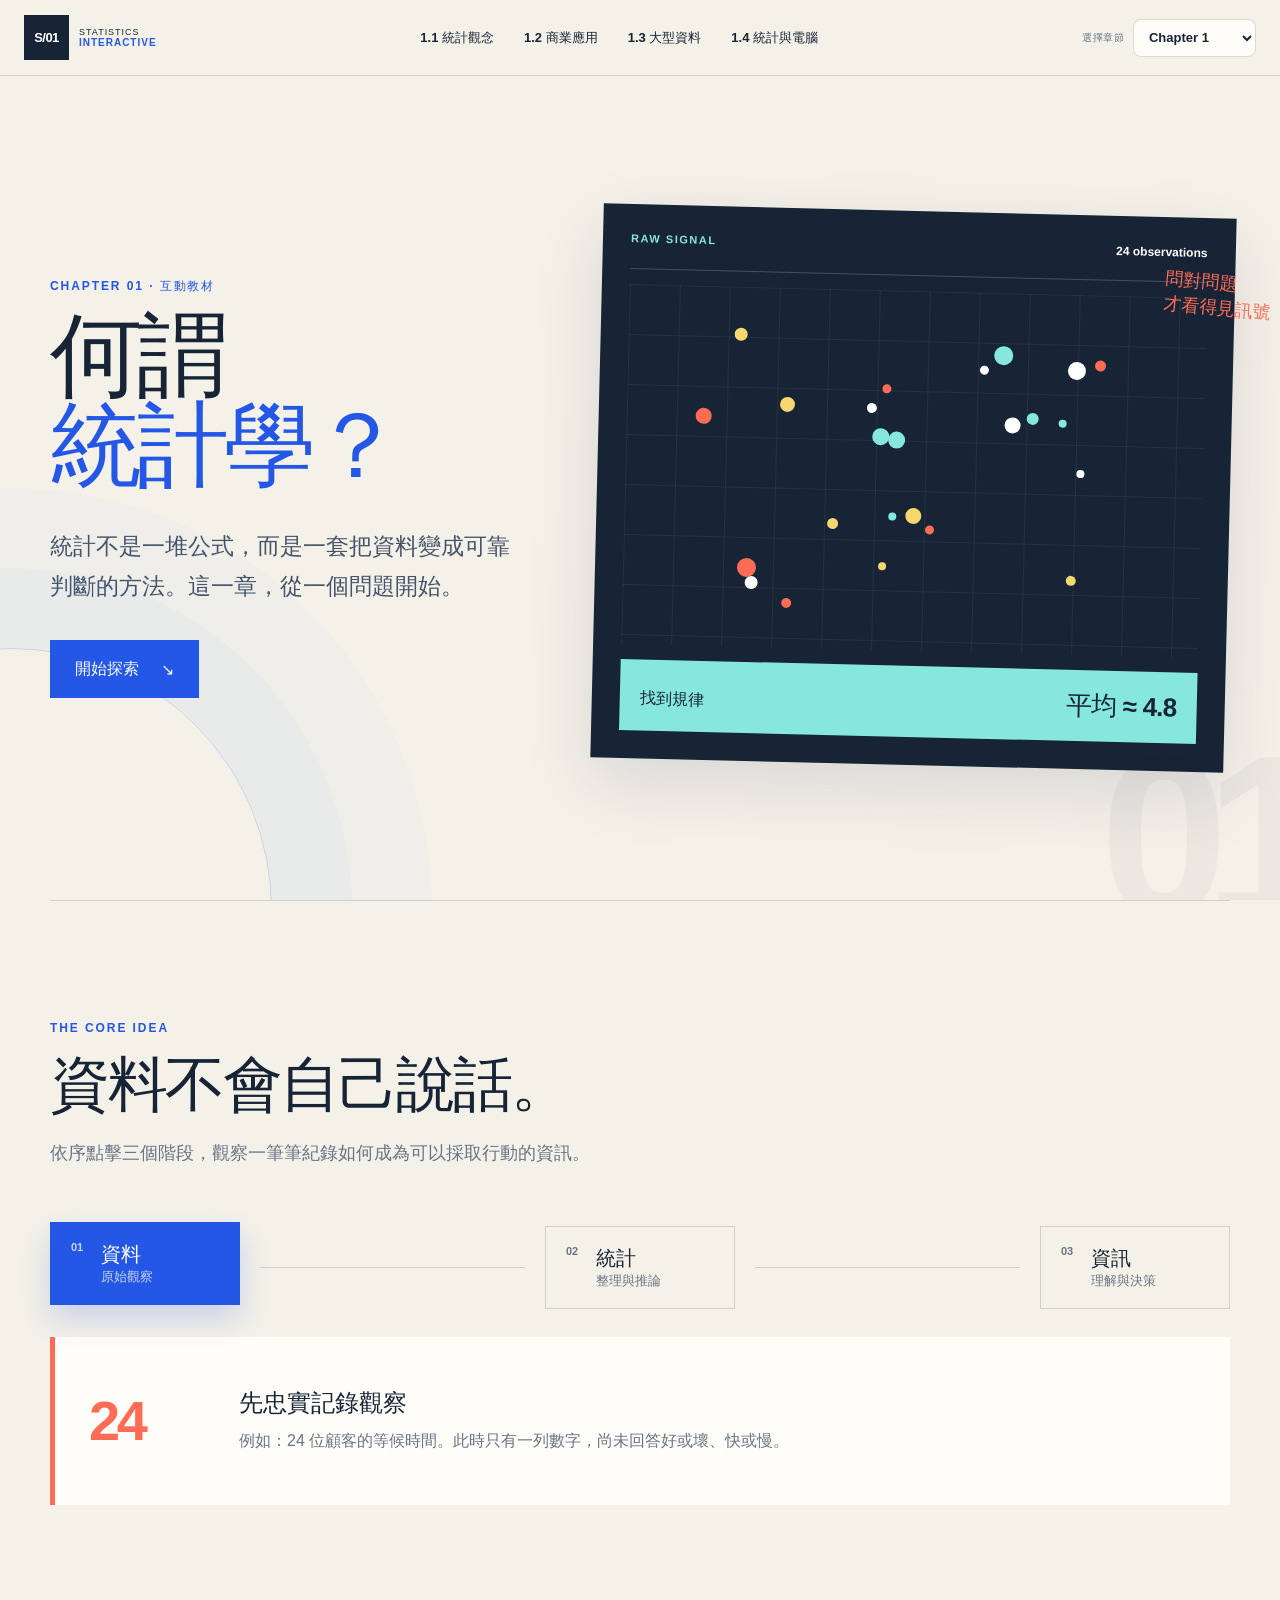
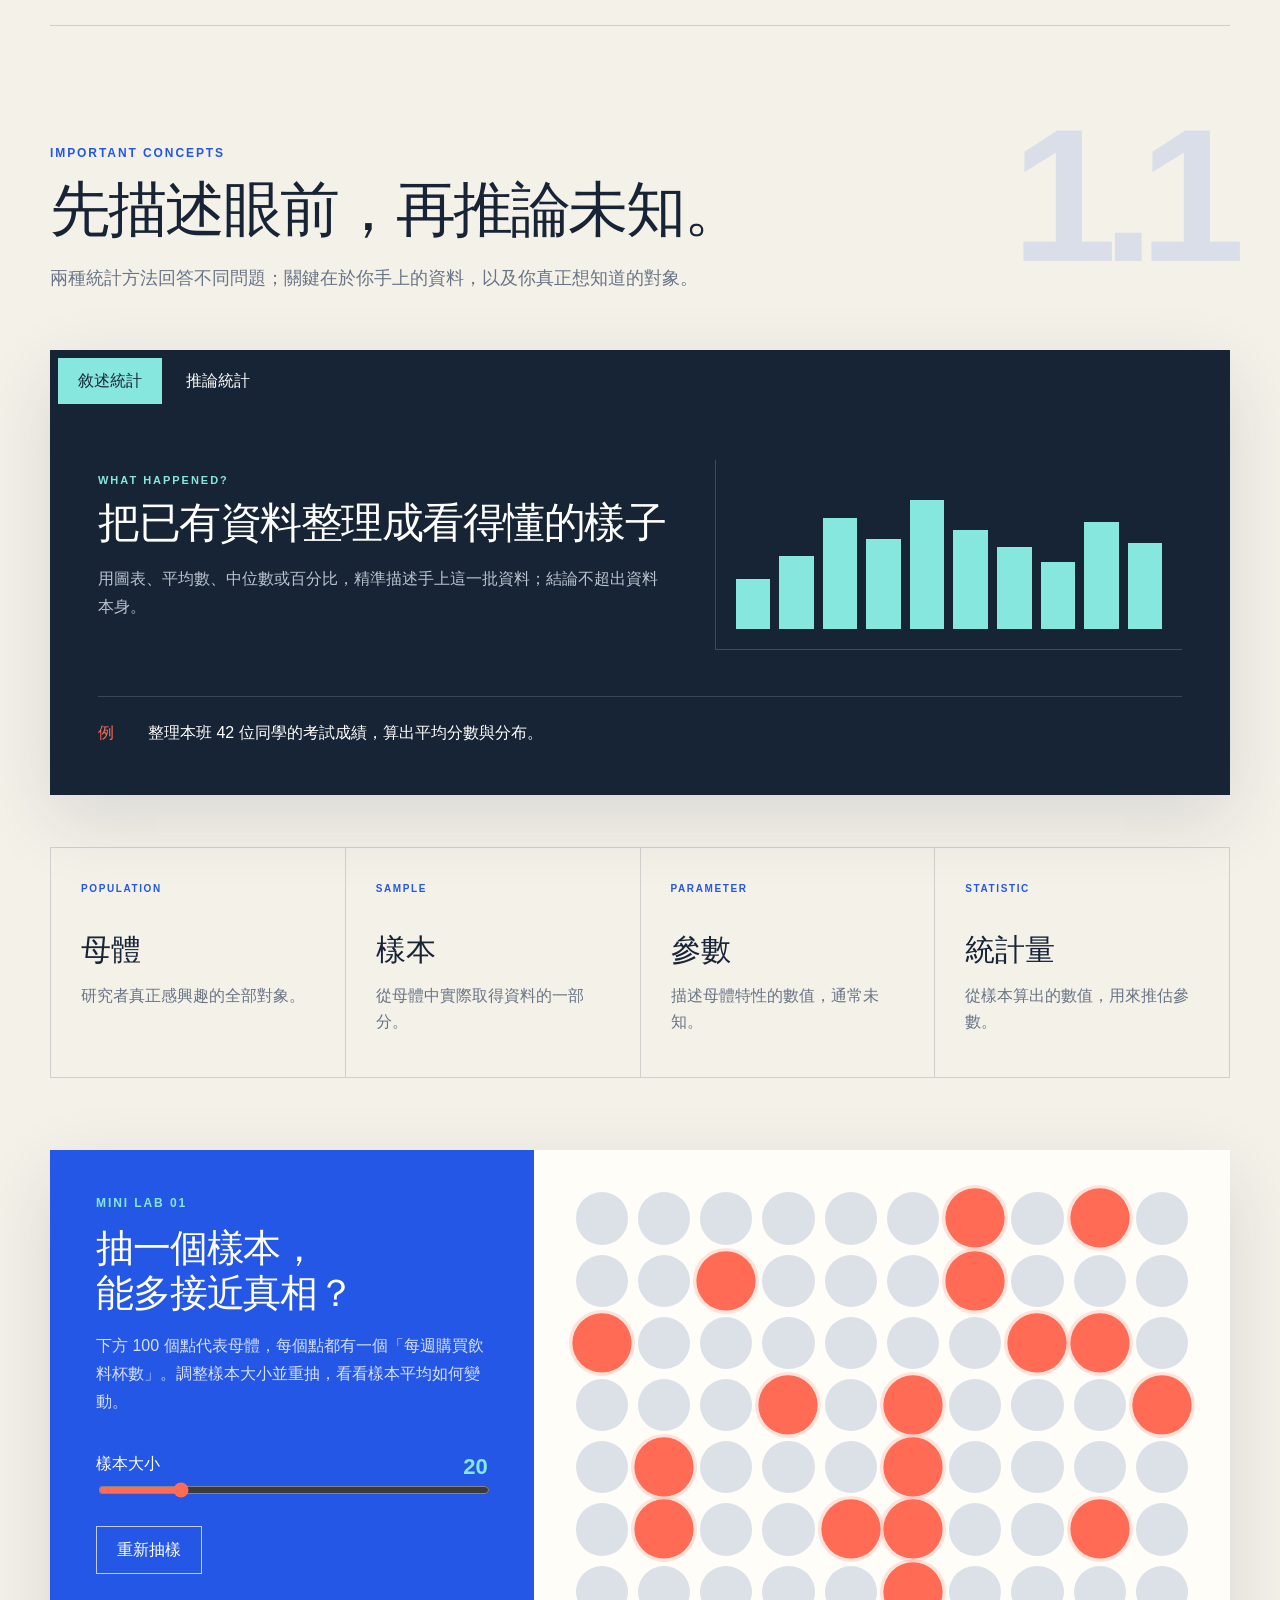
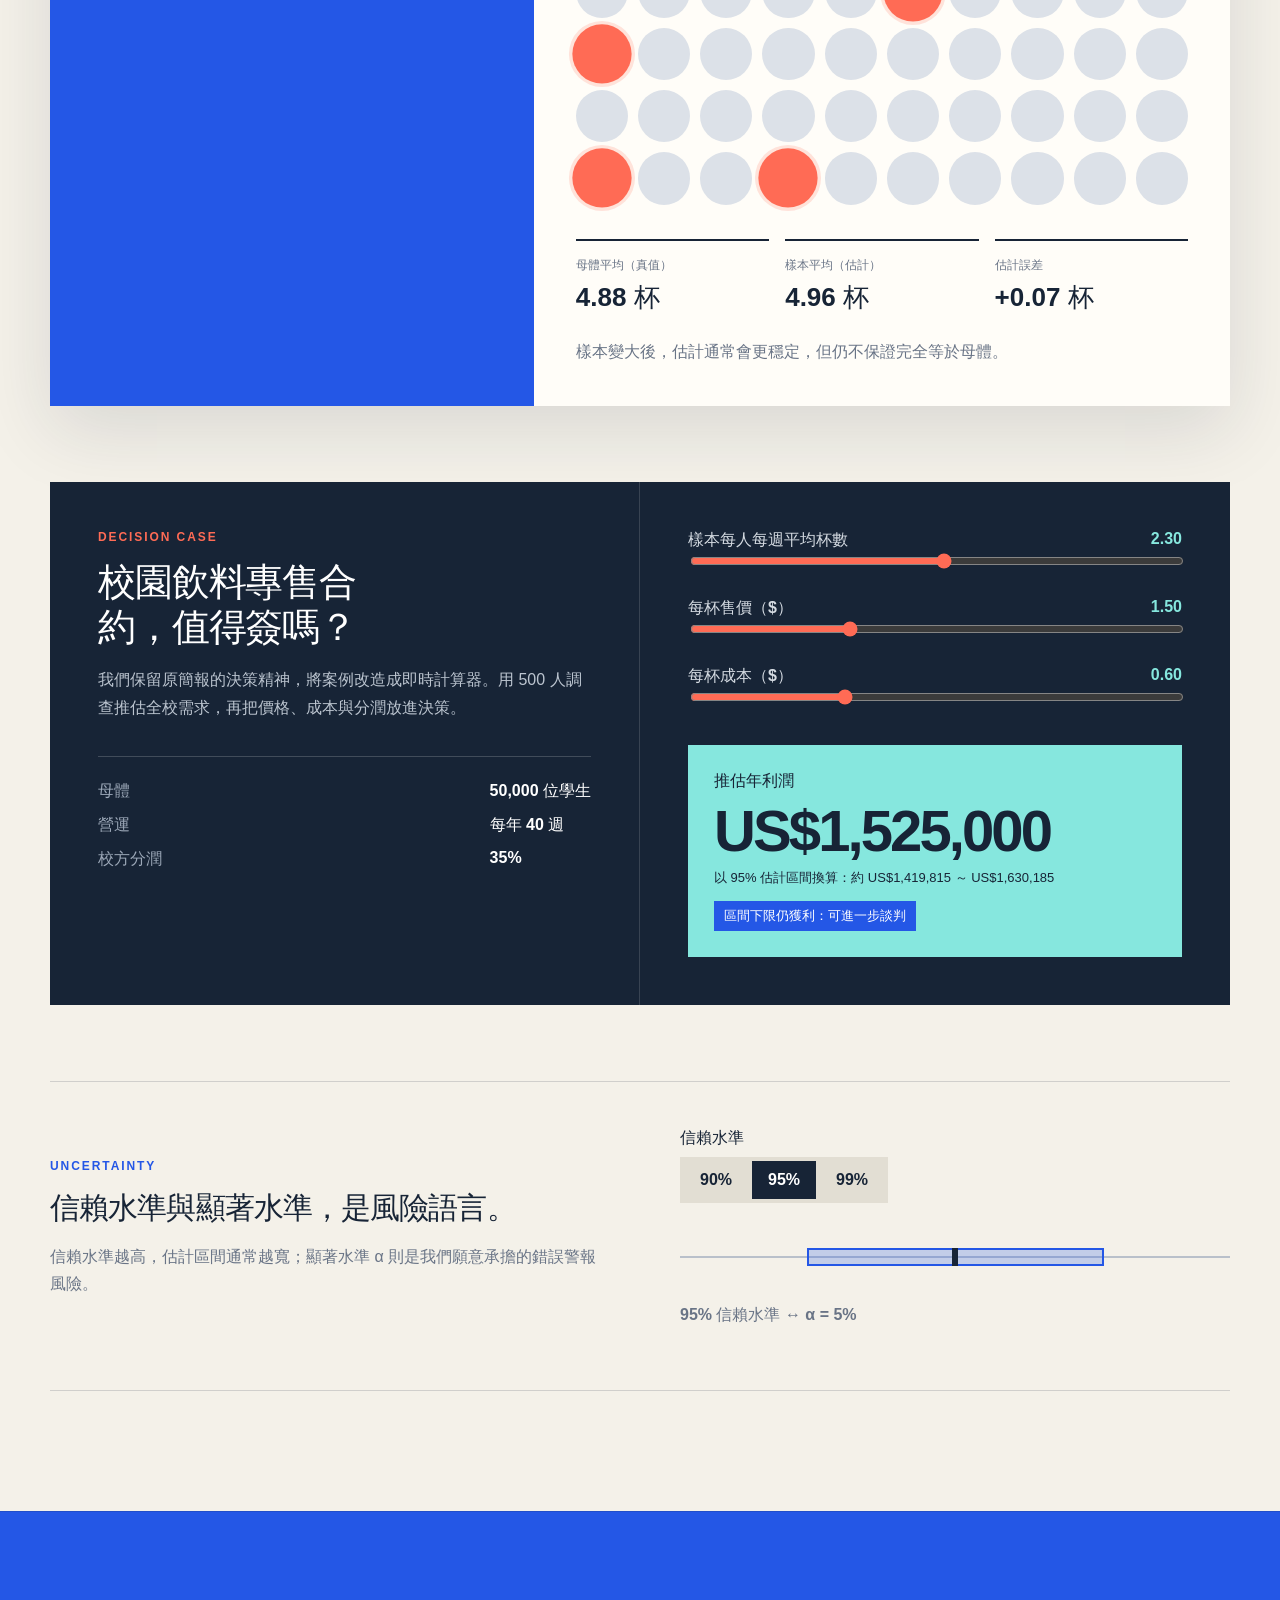
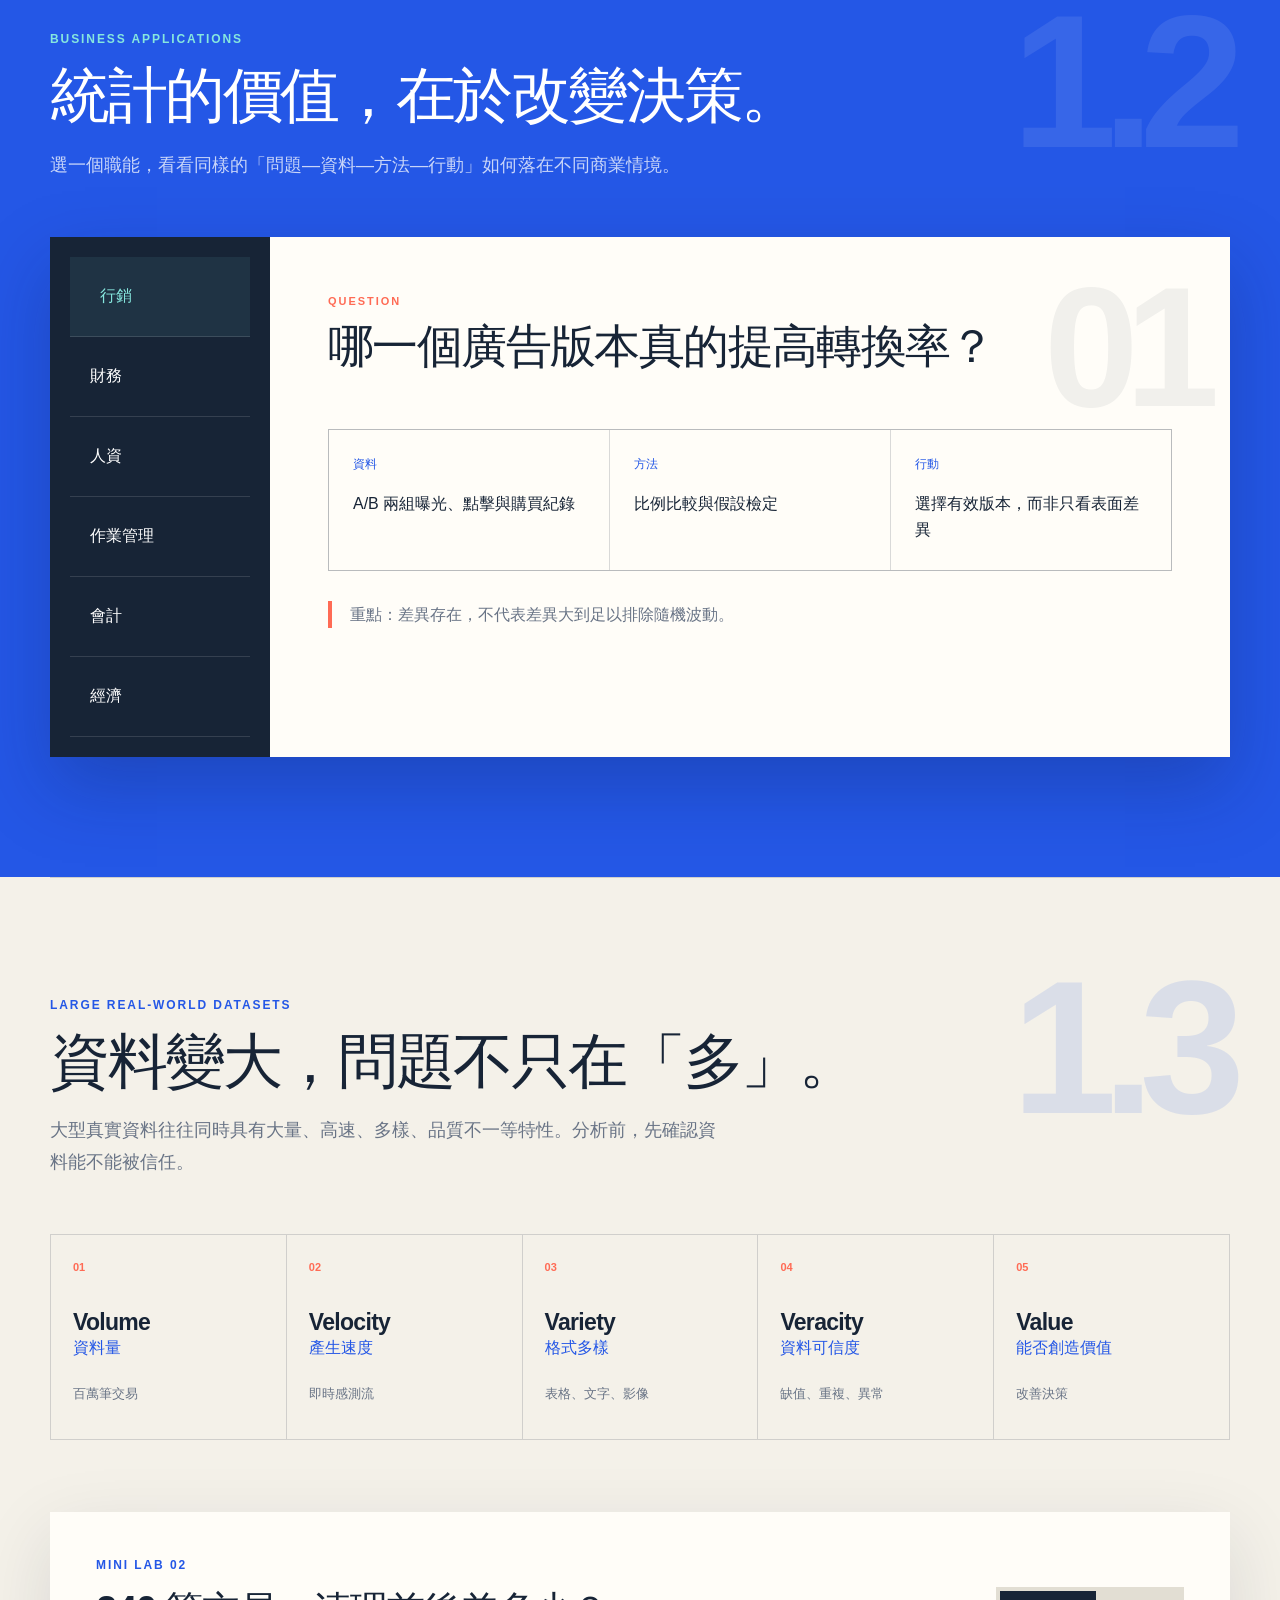
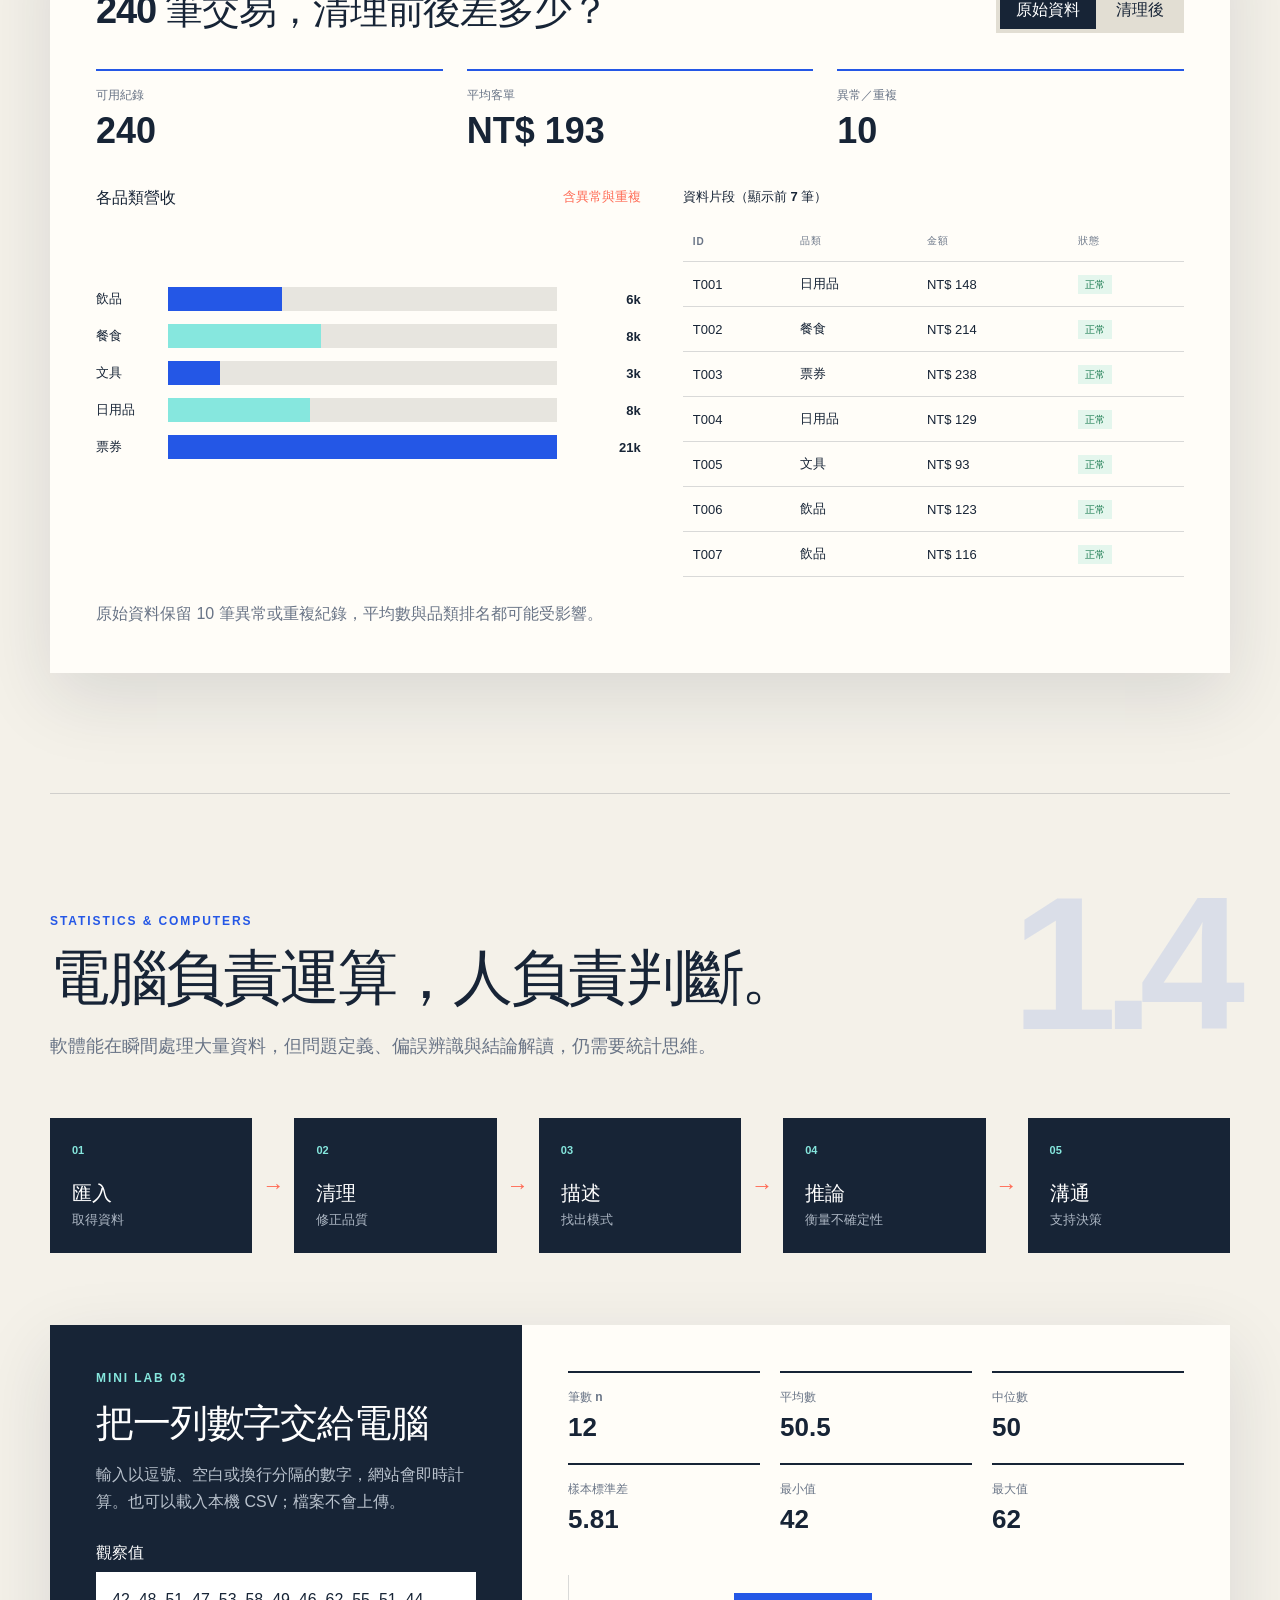
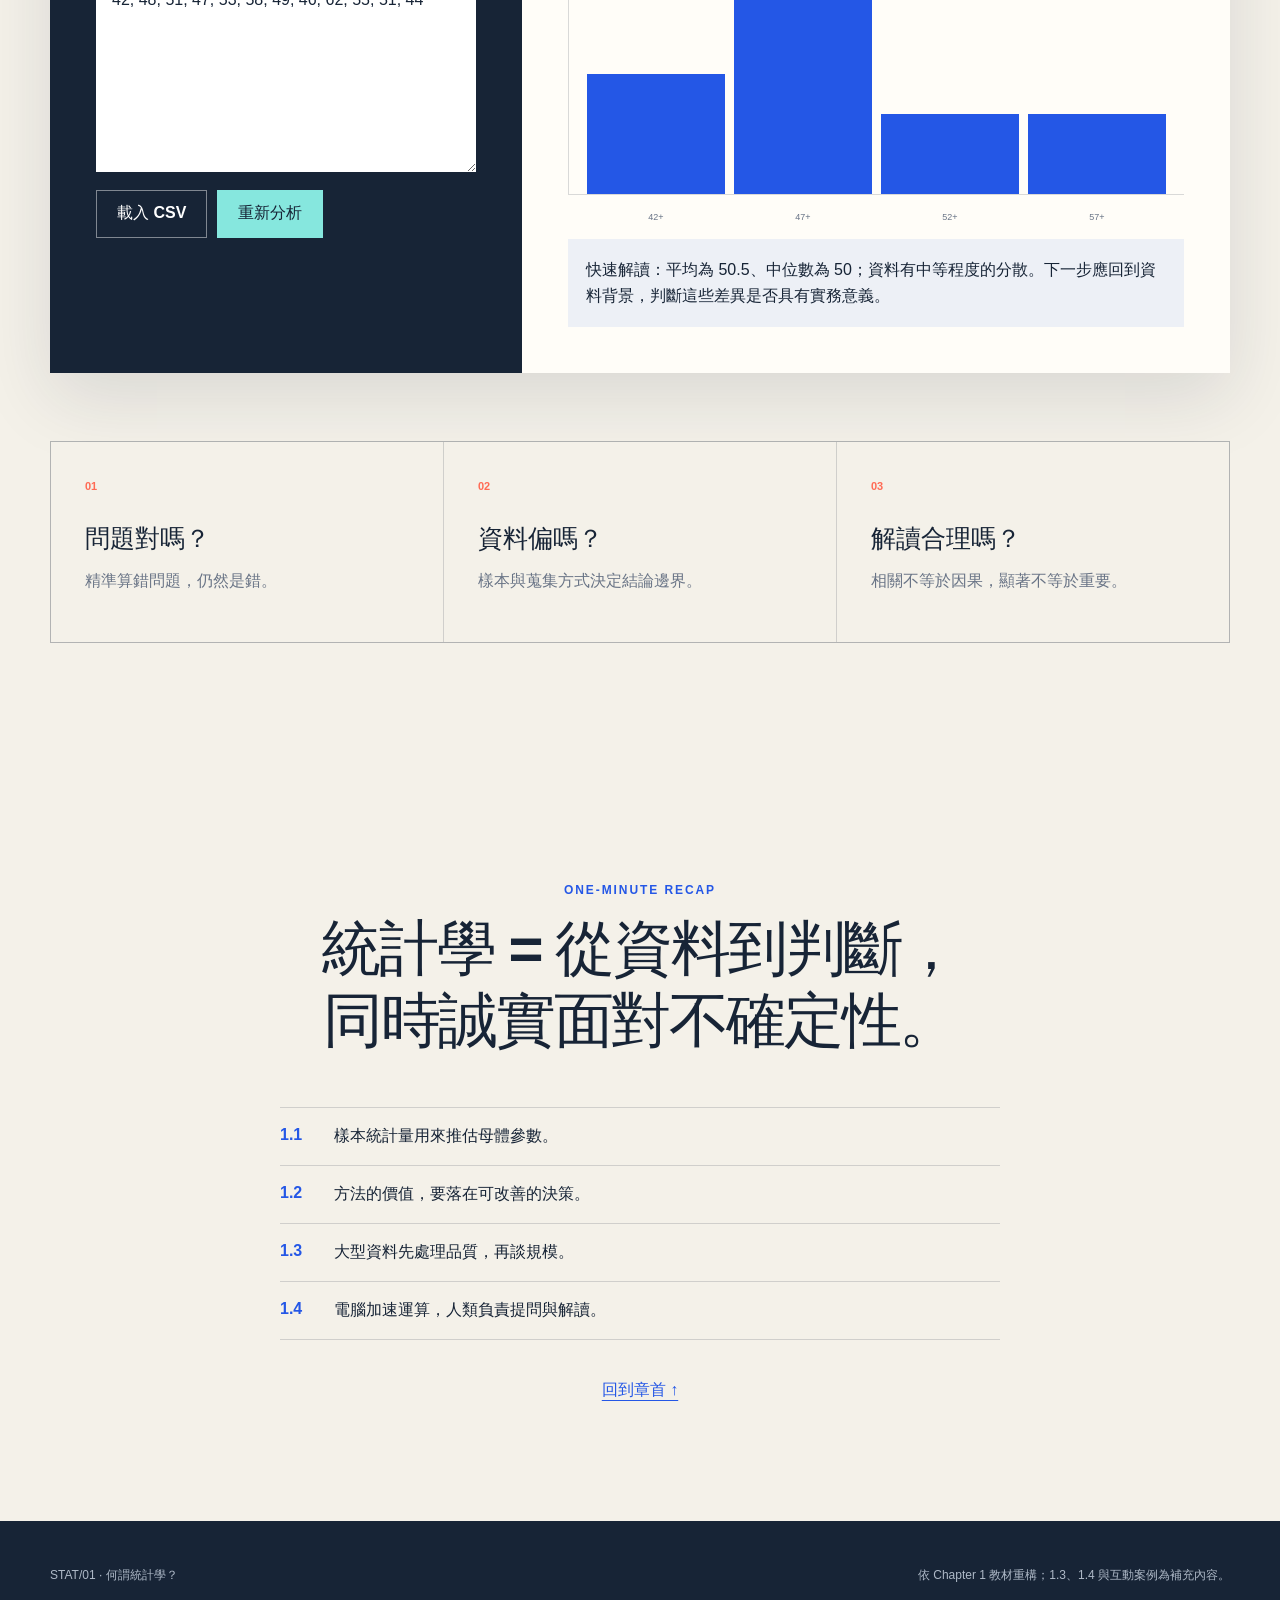
==== commit 7c1ff34c: "整合 Chapter 1、4、5 互動網站" ====
--- a/index.html
+++ b/index.html
@@ -4,6 +4,7 @@
   <meta charset="utf-8">
   <meta name="viewport" content="width=device-width, initial-scale=1">
   <meta name="description" content="Chapter 1 何謂統計學？互動式學習網站">
+  <meta name="robots" content="noindex,nofollow">
   <title>STAT/01｜何謂統計學？</title>
   <link rel="stylesheet" href="styles.css">
 </head>
@@ -22,7 +23,16 @@
       <a href="#big-data">1.3 大型資料</a>
       <a href="#computer">1.4 統計與電腦</a>
     </nav>
-    <button class="menu-button" id="menuButton" type="button" aria-expanded="false" aria-controls="mobileNav">選單</button>
+    <div class="header-actions">
+      <label class="chapter-picker" for="chapterSelect"><span>選擇章節</span>
+        <select id="chapterSelect" aria-label="選擇統計學章節">
+          <option value="index.html" selected>Chapter 1</option>
+          <option value="chapter4/index.html">Chapter 4</option>
+          <option value="chapter5/index.html">Chapter 5</option>
+        </select>
+      </label>
+      <button class="menu-button" id="menuButton" type="button" aria-expanded="false" aria-controls="mobileNav">選單</button>
+    </div>
   </header>
   <nav class="mobile-nav" id="mobileNav" aria-label="行動版章節導覽" hidden>
     <a href="#concepts">1.1 統計觀念</a>
--- a/styles.css
+++ b/styles.css
@@ -46,6 +46,9 @@
 .desktop-nav { display: flex; align-items: center; gap: 30px; }
 .desktop-nav a { text-decoration: none; font-weight: 700; font-size: 13px; }
 .desktop-nav a:hover { color: var(--blue); }
+.header-actions { display: flex; align-items: center; gap: 14px; }
+.chapter-picker { display: flex; align-items: center; gap: 8px; color: var(--muted); font-size: 10px; font-weight: 850; letter-spacing: .08em; white-space: nowrap; }
+.chapter-picker select { min-height: 38px; padding: 0 30px 0 11px; border: 1px solid var(--line); border-radius: 8px; color: var(--ink); background: var(--paper-bright); font: 750 13px/1 Inter, ui-sans-serif, "Noto Sans TC", "Microsoft JhengHei", sans-serif; cursor: pointer; }
 .menu-button { display: none; border: 0; background: transparent; font-weight: 800; }
 .mobile-nav { position: fixed; z-index: 79; top: 76px; left: 0; right: 0; padding: 12px 24px 24px; background: var(--paper); border-bottom: 1px solid var(--line); }
 .mobile-nav a { display: block; padding: 13px 0; text-decoration: none; font-weight: 750; border-bottom: 1px solid var(--line); }
@@ -260,7 +263,7 @@
 
 .reveal { opacity: 0; transform: translateY(22px); transition: opacity .65s ease, transform .65s ease; }
 .reveal.visible { opacity: 1; transform: none; }
-button:focus-visible, a:focus-visible, input:focus-visible, textarea:focus-visible { outline: 3px solid var(--coral); outline-offset: 3px; }
+button:focus-visible, a:focus-visible, input:focus-visible, textarea:focus-visible, select:focus-visible { outline: 3px solid var(--coral); outline-offset: 3px; }
 @keyframes pulse { 50% { transform: scale(1.25); opacity: .72; } }
 @media (prefers-reduced-motion: reduce) { html { scroll-behavior: auto; } *, *::before, *::after { animation: none !important; transition: none !important; } .reveal { opacity: 1; transform: none; } }
 
@@ -285,6 +288,9 @@
 @media (max-width: 680px) {
   :root { --content: calc(100vw - 32px); }
   .site-header { height: 66px; padding: 0 16px; }
+  .brand-copy, .chapter-picker span { display: none; }
+  .chapter-picker select { min-height: 36px; max-width: 116px; padding-left: 9px; font-size: 12px; }
+  .header-actions { gap: 7px; }
   .mobile-nav { top: 66px; }
   html { scroll-padding-top: 74px; }
   .hero { min-height: auto; padding: 70px 16px 90px; gap: 48px; }
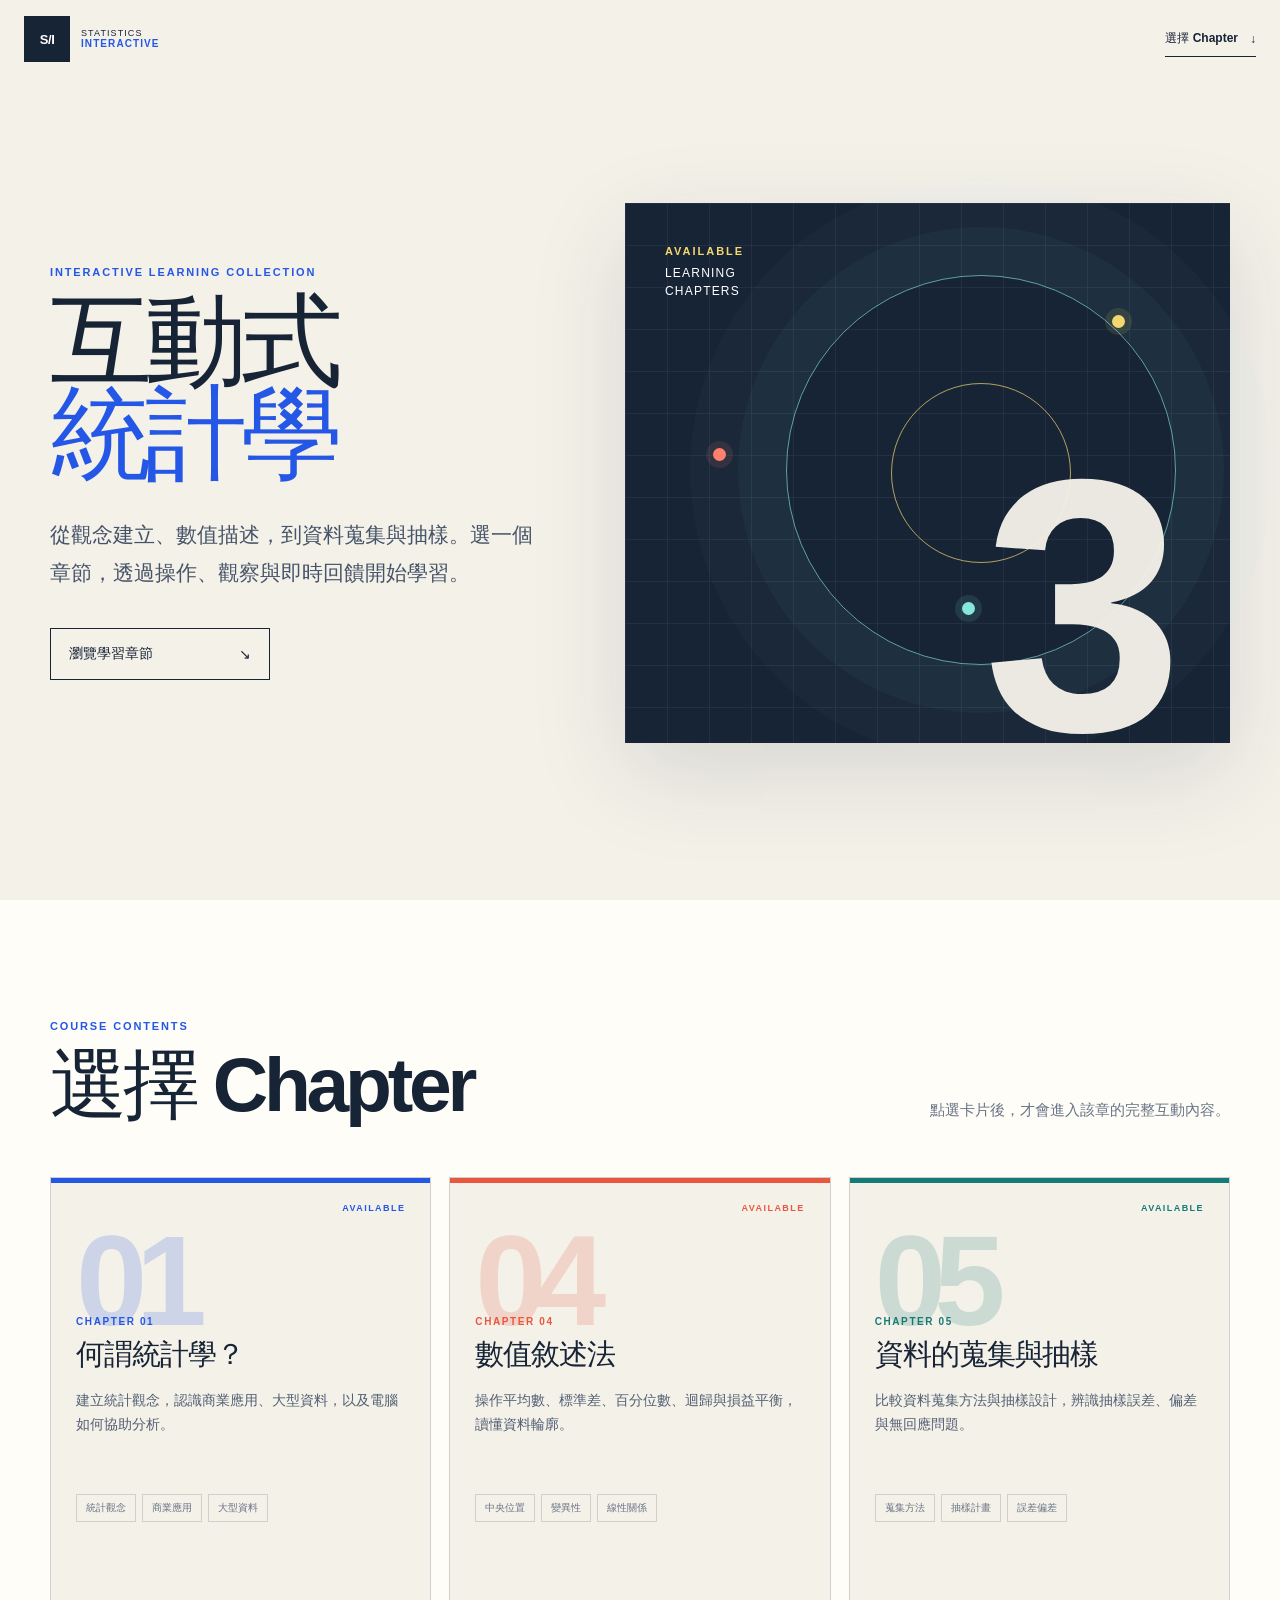
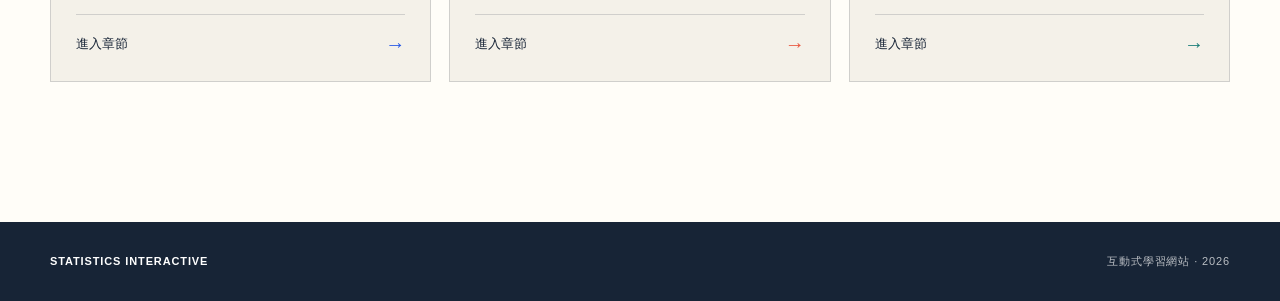
==== commit 1bea69b9: "新增章節封面首頁" ====
--- a/index.html
+++ b/index.html
@@ -3,334 +3,99 @@
 <head>
   <meta charset="utf-8">
   <meta name="viewport" content="width=device-width, initial-scale=1">
-  <meta name="description" content="Chapter 1 何謂統計學？互動式學習網站">
+  <meta name="description" content="互動式統計學教材入口，可選擇 Chapter 1、4、5。">
   <meta name="robots" content="noindex,nofollow">
-  <title>STAT/01｜何謂統計學？</title>
+  <title>Statistics Interactive｜互動式統計學</title>
   <link rel="stylesheet" href="styles.css">
 </head>
 <body>
-  <a class="skip-link" href="#main">跳至主要內容</a>
-  <div class="progress-track" aria-hidden="true"><span id="readingProgress"></span></div>
+  <a class="skip-link" href="#chapters">前往章節選擇</a>
 
   <header class="site-header">
-    <a class="brand" href="#top" aria-label="回到首頁">
-      <span class="brand-mark">S/01</span>
+    <a class="brand" href="index.html" aria-label="互動式統計學首頁">
+      <span class="brand-mark">S/I</span>
       <span class="brand-copy">STATISTICS<br><b>INTERACTIVE</b></span>
     </a>
-    <nav class="desktop-nav" aria-label="章節導覽">
-      <a href="#concepts">1.1 統計觀念</a>
-      <a href="#business">1.2 商業應用</a>
-      <a href="#big-data">1.3 大型資料</a>
-      <a href="#computer">1.4 統計與電腦</a>
-    </nav>
-    <div class="header-actions">
-      <label class="chapter-picker" for="chapterSelect"><span>選擇章節</span>
-        <select id="chapterSelect" aria-label="選擇統計學章節">
-          <option value="index.html" selected>Chapter 1</option>
-          <option value="chapter4/index.html">Chapter 4</option>
-          <option value="chapter5/index.html">Chapter 5</option>
-        </select>
-      </label>
-      <button class="menu-button" id="menuButton" type="button" aria-expanded="false" aria-controls="mobileNav">選單</button>
-    </div>
+    <a class="chapter-shortcut" href="#chapters">選擇 Chapter <span aria-hidden="true">↓</span></a>
   </header>
-  <nav class="mobile-nav" id="mobileNav" aria-label="行動版章節導覽" hidden>
-    <a href="#concepts">1.1 統計觀念</a>
-    <a href="#business">1.2 商業應用</a>
-    <a href="#big-data">1.3 大型資料</a>
-    <a href="#computer">1.4 統計與電腦</a>
-  </nav>
 
-  <main id="main">
-    <section class="hero" id="top">
+  <main>
+    <section class="cover-hero" aria-labelledby="coverTitle">
       <div class="hero-copy reveal">
-        <p class="eyebrow">CHAPTER 01 · 互動教材</p>
-        <h1>何謂<br><em>統計學？</em></h1>
-        <p class="hero-lead">統計不是一堆公式，而是一套把資料變成可靠判斷的方法。這一章，從一個問題開始。</p>
-        <a class="primary-button" href="#data-story">開始探索 <span aria-hidden="true">↘</span></a>
-      </div>
-      <div class="hero-visual reveal" aria-label="從雜亂資料找出規律的示意圖">
-        <div class="signal-card">
-          <div class="signal-label"><span>RAW SIGNAL</span><b>24 observations</b></div>
-          <div class="dot-field" id="heroDots" aria-hidden="true"></div>
-          <div class="signal-result"><span>找到規律</span><strong>平均 ≈ 4.8</strong></div>
-        </div>
-        <p class="margin-note">問對問題<br>才看得見訊號</p>
-      </div>
-      <div class="hero-index" aria-hidden="true">01</div>
-    </section>
-
-    <section class="story-section" id="data-story">
-      <div class="section-heading reveal">
-        <p class="eyebrow">THE CORE IDEA</p>
-        <h2>資料不會自己說話。</h2>
-        <p>依序點擊三個階段，觀察一筆筆紀錄如何成為可以採取行動的資訊。</p>
-      </div>
-      <div class="story-flow reveal" role="group" aria-label="資料、統計、資訊互動流程">
-        <button class="flow-step active" type="button" data-story-step="0" aria-pressed="true">
-          <span>01</span><strong>資料</strong><small>原始觀察</small>
-        </button>
-        <div class="flow-line" aria-hidden="true"></div>
-        <button class="flow-step" type="button" data-story-step="1" aria-pressed="false">
-          <span>02</span><strong>統計</strong><small>整理與推論</small>
-        </button>
-        <div class="flow-line" aria-hidden="true"></div>
-        <button class="flow-step" type="button" data-story-step="2" aria-pressed="false">
-          <span>03</span><strong>資訊</strong><small>理解與決策</small>
-        </button>
-      </div>
-      <div class="story-output reveal" id="storyOutput" aria-live="polite"></div>
-    </section>
-
-    <section class="chapter-section" id="concepts">
-      <div class="chapter-number">1.1</div>
-      <div class="section-heading reveal">
-        <p class="eyebrow">IMPORTANT CONCEPTS</p>
-        <h2>先描述眼前，再推論未知。</h2>
-        <p>兩種統計方法回答不同問題；關鍵在於你手上的資料，以及你真正想知道的對象。</p>
+        <p class="eyebrow">INTERACTIVE LEARNING COLLECTION</p>
+        <h1 id="coverTitle">互動式<br><em>統計學</em></h1>
+        <p class="hero-lead">從觀念建立、數值描述，到資料蒐集與抽樣。選一個章節，透過操作、觀察與即時回饋開始學習。</p>
+        <a class="primary-button" href="#chapters">瀏覽學習章節 <span aria-hidden="true">↘</span></a>
       </div>
 
-      <div class="method-switcher reveal">
-        <div class="segmented" role="tablist" aria-label="統計方法">
-          <button class="method-tab active" type="button" role="tab" aria-selected="true" data-method="descriptive">敘述統計</button>
-          <button class="method-tab" type="button" role="tab" aria-selected="false" data-method="inferential">推論統計</button>
-        </div>
-        <div class="method-panel">
-          <div>
-            <p class="panel-kicker" id="methodKicker">WHAT HAPPENED?</p>
-            <h3 id="methodTitle">把已有資料整理成看得懂的樣子</h3>
-            <p id="methodBody">用圖表、平均數、中位數或百分比，精準描述手上這一批資料；結論不超出資料本身。</p>
-          </div>
-          <div class="mini-chart" id="methodChart" aria-label="統計方法示意圖"></div>
-          <div class="method-example">
-            <span>例</span>
-            <p id="methodExample">整理本班 42 位同學的考試成績，算出平均分數與分布。</p>
-          </div>
-        </div>
-      </div>
-
-      <div class="term-grid reveal">
-        <article><span>POPULATION</span><h3>母體</h3><p>研究者真正感興趣的全部對象。</p></article>
-        <article><span>SAMPLE</span><h3>樣本</h3><p>從母體中實際取得資料的一部分。</p></article>
-        <article><span>PARAMETER</span><h3>參數</h3><p>描述母體特性的數值，通常未知。</p></article>
-        <article><span>STATISTIC</span><h3>統計量</h3><p>從樣本算出的數值，用來推估參數。</p></article>
-      </div>
-
-      <section class="lab sampling-lab reveal" aria-labelledby="samplingTitle">
-        <div class="lab-intro">
-          <p class="eyebrow">MINI LAB 01</p>
-          <h3 id="samplingTitle">抽一個樣本，能多接近真相？</h3>
-          <p>下方 100 個點代表母體，每個點都有一個「每週購買飲料杯數」。調整樣本大小並重抽，看看樣本平均如何變動。</p>
-          <label for="sampleSize">樣本大小 <output id="sampleSizeOutput">20</output></label>
-          <input id="sampleSize" type="range" min="5" max="80" step="5" value="20">
-          <button class="secondary-button" id="resampleButton" type="button">重新抽樣</button>
-        </div>
-        <div class="sampling-stage">
-          <div class="population-grid" id="populationGrid" aria-label="母體與抽中樣本視覺化"></div>
-          <div class="metric-row">
-            <div><span>母體平均（真值）</span><strong id="populationMean">—</strong></div>
-            <div><span>樣本平均（估計）</span><strong id="sampleMean">—</strong></div>
-            <div><span>估計誤差</span><strong id="sampleError">—</strong></div>
-          </div>
-          <p class="lab-note" id="samplingNote" aria-live="polite"></p>
-        </div>
-      </section>
-
-      <section class="case-study reveal" aria-labelledby="caseTitle">
-        <div class="case-copy">
-          <p class="eyebrow">DECISION CASE</p>
-          <h3 id="caseTitle">校園飲料專售合約，值得簽嗎？</h3>
-          <p>我們保留原簡報的決策精神，將案例改造成即時計算器。用 500 人調查推估全校需求，再把價格、成本與分潤放進決策。</p>
-          <div class="case-assumption">
-            <span>母體</span><b>50,000 位學生</b>
-            <span>營運</span><b>每年 40 週</b>
-            <span>校方分潤</span><b>35%</b>
-          </div>
-        </div>
-        <div class="case-calculator">
-          <label>樣本每人每週平均杯數 <output id="cupsOutput">2.30</output>
-            <input id="cupsInput" type="range" min="0.5" max="4" step="0.05" value="2.3">
-          </label>
-          <label>每杯售價（$） <output id="priceOutput">1.50</output>
-            <input id="priceInput" type="range" min="0.8" max="3" step="0.1" value="1.5">
-          </label>
-          <label>每杯成本（$） <output id="costOutput">0.60</output>
-            <input id="costInput" type="range" min="0.2" max="1.5" step="0.05" value="0.6">
-          </label>
-          <div class="decision-result">
-            <span>推估年利潤</span>
-            <strong id="profitResult">—</strong>
-            <p id="profitRange">—</p>
-            <b id="decisionBadge">—</b>
-          </div>
-        </div>
-      </section>
-
-      <div class="confidence-block reveal">
-        <div>
-          <p class="eyebrow">UNCERTAINTY</p>
-          <h3>信賴水準與顯著水準，是風險語言。</h3>
-          <p>信賴水準越高，估計區間通常越寬；顯著水準 α 則是我們願意承擔的錯誤警報風險。</p>
-        </div>
-        <div class="confidence-control">
-          <label for="confidenceLevel">信賴水準</label>
-          <div class="segmented compact" id="confidenceLevel" role="group" aria-label="選擇信賴水準">
-            <button type="button" data-confidence="90">90%</button>
-            <button class="active" type="button" data-confidence="95">95%</button>
-            <button type="button" data-confidence="99">99%</button>
-          </div>
-          <div class="interval-line" aria-label="信賴區間寬度示意">
-            <span class="interval-band" id="intervalBand"></span><i></i>
-          </div>
-          <p id="confidenceText">95% 信賴水準 ↔ α = 5%</p>
-        </div>
+      <div class="cover-art reveal" aria-hidden="true">
+        <div class="art-grid"></div>
+        <div class="art-orbit orbit-one"></div>
+        <div class="art-orbit orbit-two"></div>
+        <div class="art-number">3</div>
+        <p><b>AVAILABLE</b><span>LEARNING<br>CHAPTERS</span></p>
+        <i class="dot dot-one"></i><i class="dot dot-two"></i><i class="dot dot-three"></i>
       </div>
     </section>
 
-    <section class="chapter-section business-section" id="business">
-      <div class="chapter-number">1.2</div>
+    <section class="chapter-library" id="chapters" aria-labelledby="chapterTitle">
       <div class="section-heading reveal">
-        <p class="eyebrow">BUSINESS APPLICATIONS</p>
-        <h2>統計的價值，在於改變決策。</h2>
-        <p>選一個職能，看看同樣的「問題—資料—方法—行動」如何落在不同商業情境。</p>
-      </div>
-      <div class="application-browser reveal">
-        <div class="application-tabs" role="tablist" aria-label="商業職能">
-          <button class="active" type="button" data-app="marketing">行銷</button>
-          <button type="button" data-app="finance">財務</button>
-          <button type="button" data-app="hr">人資</button>
-          <button type="button" data-app="operations">作業管理</button>
-          <button type="button" data-app="accounting">會計</button>
-          <button type="button" data-app="economics">經濟</button>
-        </div>
-        <article class="application-card" aria-live="polite">
-          <div class="app-index" id="appIndex">01</div>
-          <p class="panel-kicker" id="appQuestionLabel">QUESTION</p>
-          <h3 id="appQuestion">哪一個廣告版本真的提高轉換率？</h3>
-          <div class="app-pipeline">
-            <div><span>資料</span><p id="appData">A/B 兩組曝光、點擊與購買紀錄</p></div>
-            <div><span>方法</span><p id="appMethod">比例比較與假設檢定</p></div>
-            <div><span>行動</span><p id="appAction">選擇有效版本，而非只看表面差異</p></div>
-          </div>
-          <p class="app-takeaway" id="appTakeaway">重點：差異存在，不代表差異大到足以排除隨機波動。</p>
-        </article>
-      </div>
-    </section>
-
-    <section class="chapter-section data-section" id="big-data">
-      <div class="chapter-number">1.3</div>
-      <div class="section-heading reveal">
-        <p class="eyebrow">LARGE REAL-WORLD DATASETS</p>
-        <h2>資料變大，問題不只在「多」。</h2>
-        <p>大型真實資料往往同時具有大量、高速、多樣、品質不一等特性。分析前，先確認資料能不能被信任。</p>
-      </div>
-      <div class="five-vs reveal" aria-label="大型資料的五個面向">
-        <article><b>01</b><h3>Volume</h3><p>資料量</p><small>百萬筆交易</small></article>
-        <article><b>02</b><h3>Velocity</h3><p>產生速度</p><small>即時感測流</small></article>
-        <article><b>03</b><h3>Variety</h3><p>格式多樣</p><small>表格、文字、影像</small></article>
-        <article><b>04</b><h3>Veracity</h3><p>資料可信度</p><small>缺值、重複、異常</small></article>
-        <article><b>05</b><h3>Value</h3><p>能否創造價值</p><small>改善決策</small></article>
+        <p class="eyebrow">COURSE CONTENTS</p>
+        <h2 id="chapterTitle">選擇 Chapter</h2>
+        <p>點選卡片後，才會進入該章的完整互動內容。</p>
       </div>
 
-      <section class="lab data-lab reveal" aria-labelledby="dataLabTitle">
-        <div class="lab-toolbar">
-          <div>
-            <p class="eyebrow">MINI LAB 02</p>
-            <h3 id="dataLabTitle">240 筆交易，清理前後差多少？</h3>
+      <div class="chapter-grid">
+        <a class="chapter-card chapter-one reveal" href="chapter1/index.html">
+          <span class="card-status">AVAILABLE</span>
+          <span class="chapter-number">01</span>
+          <div class="chapter-copy">
+            <p>CHAPTER 01</p>
+            <h3>何謂統計學？</h3>
+            <span>建立統計觀念，認識商業應用、大型資料，以及電腦如何協助分析。</span>
           </div>
-          <div class="segmented compact" role="group" aria-label="資料版本">
-            <button class="active" type="button" data-data-mode="raw">原始資料</button>
-            <button type="button" data-data-mode="clean">清理後</button>
+          <ul aria-label="本章主題">
+            <li>統計觀念</li><li>商業應用</li><li>大型資料</li>
+          </ul>
+          <b class="enter-label">進入章節 <span aria-hidden="true">→</span></b>
+        </a>
+
+        <a class="chapter-card chapter-four reveal" href="chapter4/index.html">
+          <span class="card-status">AVAILABLE</span>
+          <span class="chapter-number">04</span>
+          <div class="chapter-copy">
+            <p>CHAPTER 04</p>
+            <h3>數值敘述法</h3>
+            <span>操作平均數、標準差、百分位數、迴歸與損益平衡，讀懂資料輪廓。</span>
           </div>
-        </div>
-        <div class="data-kpis">
-          <div><span>可用紀錄</span><strong id="recordCount">—</strong></div>
-          <div><span>平均客單</span><strong id="averageOrder">—</strong></div>
-          <div><span>異常／重複</span><strong id="issueCount">—</strong></div>
-        </div>
-        <div class="data-workbench">
-          <div>
-            <div class="chart-heading"><span>各品類營收</span><small id="chartModeLabel">含異常值</small></div>
-            <div class="bar-chart" id="categoryChart" aria-label="各品類營收長條圖"></div>
+          <ul aria-label="本章主題">
+            <li>中央位置</li><li>變異性</li><li>線性關係</li>
+          </ul>
+          <b class="enter-label">進入章節 <span aria-hidden="true">→</span></b>
+        </a>
+
+        <a class="chapter-card chapter-five reveal" href="chapter5/index.html">
+          <span class="card-status">AVAILABLE</span>
+          <span class="chapter-number">05</span>
+          <div class="chapter-copy">
+            <p>CHAPTER 05</p>
+            <h3>資料的蒐集與抽樣</h3>
+            <span>比較資料蒐集方法與抽樣設計，辨識抽樣誤差、偏差與無回應問題。</span>
           </div>
-          <div class="table-wrap">
-            <table>
-              <caption>資料片段（顯示前 7 筆）</caption>
-              <thead><tr><th>ID</th><th>品類</th><th>金額</th><th>狀態</th></tr></thead>
-              <tbody id="transactionRows"></tbody>
-            </table>
-          </div>
-        </div>
-        <p class="lab-note" id="dataInsight">原始平均可能被少數異常交易拉高。切換到「清理後」觀察決策指標如何改變。</p>
-      </section>
-    </section>
-
-    <section class="chapter-section computer-section" id="computer">
-      <div class="chapter-number">1.4</div>
-      <div class="section-heading reveal">
-        <p class="eyebrow">STATISTICS & COMPUTERS</p>
-        <h2>電腦負責運算，人負責判斷。</h2>
-        <p>軟體能在瞬間處理大量資料，但問題定義、偏誤辨識與結論解讀，仍需要統計思維。</p>
+          <ul aria-label="本章主題">
+            <li>蒐集方法</li><li>抽樣計畫</li><li>誤差偏差</li>
+          </ul>
+          <b class="enter-label">進入章節 <span aria-hidden="true">→</span></b>
+        </a>
       </div>
-      <div class="workflow reveal" aria-label="電腦輔助統計工作流程">
-        <div><span>01</span><b>匯入</b><small>取得資料</small></div><i>→</i>
-        <div><span>02</span><b>清理</b><small>修正品質</small></div><i>→</i>
-        <div><span>03</span><b>描述</b><small>找出模式</small></div><i>→</i>
-        <div><span>04</span><b>推論</b><small>衡量不確定性</small></div><i>→</i>
-        <div><span>05</span><b>溝通</b><small>支持決策</small></div>
-      </div>
-
-      <section class="lab computer-lab reveal" aria-labelledby="computerLabTitle">
-        <div class="computer-input">
-          <p class="eyebrow">MINI LAB 03</p>
-          <h3 id="computerLabTitle">把一列數字交給電腦</h3>
-          <p>輸入以逗號、空白或換行分隔的數字，網站會即時計算。也可以載入本機 CSV；檔案不會上傳。</p>
-          <label for="numberInput">觀察值</label>
-          <textarea id="numberInput" rows="7">42, 48, 51, 47, 53, 58, 49, 46, 62, 55, 51, 44</textarea>
-          <div class="input-actions">
-            <label class="file-button">載入 CSV<input id="csvInput" type="file" accept=".csv,text/csv"></label>
-            <button class="secondary-button" id="analyzeButton" type="button">重新分析</button>
-          </div>
-          <p class="input-error" id="inputError" role="alert"></p>
-        </div>
-        <div class="computer-output">
-          <div class="stats-grid">
-            <div><span>筆數 n</span><strong id="statN">—</strong></div>
-            <div><span>平均數</span><strong id="statMean">—</strong></div>
-            <div><span>中位數</span><strong id="statMedian">—</strong></div>
-            <div><span>樣本標準差</span><strong id="statSd">—</strong></div>
-            <div><span>最小值</span><strong id="statMin">—</strong></div>
-            <div><span>最大值</span><strong id="statMax">—</strong></div>
-          </div>
-          <div class="histogram" id="histogram" aria-label="資料直方圖"></div>
-          <p class="computer-interpretation" id="computerInterpretation" aria-live="polite"></p>
-        </div>
-      </section>
-
-      <div class="human-checks reveal">
-        <article><span>01</span><h3>問題對嗎？</h3><p>精準算錯問題，仍然是錯。</p></article>
-        <article><span>02</span><h3>資料偏嗎？</h3><p>樣本與蒐集方式決定結論邊界。</p></article>
-        <article><span>03</span><h3>解讀合理嗎？</h3><p>相關不等於因果，顯著不等於重要。</p></article>
-      </div>
-    </section>
-
-    <section class="recap-section">
-      <p class="eyebrow">ONE-MINUTE RECAP</p>
-      <h2>統計學 = 從資料到判斷，<br>同時誠實面對不確定性。</h2>
-      <div class="recap-list">
-        <p><span>1.1</span>樣本統計量用來推估母體參數。</p>
-        <p><span>1.2</span>方法的價值，要落在可改善的決策。</p>
-        <p><span>1.3</span>大型資料先處理品質，再談規模。</p>
-        <p><span>1.4</span>電腦加速運算，人類負責提問與解讀。</p>
-      </div>
-      <a class="text-link" href="#top">回到章首 ↑</a>
     </section>
   </main>
 
   <footer>
-    <p>STAT/01 · 何謂統計學？</p>
-    <p>依 Chapter 1 教材重構；1.3、1.4 與互動案例為補充內容。</p>
+    <p>STATISTICS INTERACTIVE</p>
+    <span>互動式學習網站 · <span id="currentYear">2026</span></span>
   </footer>
+
   <script src="app.js"></script>
 </body>
 </html>
--- a/styles.css
+++ b/styles.css
@@ -3,14 +3,12 @@
   --paper: #f4f1e9;
   --paper-bright: #fffdf8;
   --blue: #2457e6;
-  --cyan: #86e7de;
-  --coral: #ff6b55;
+  --coral: #e9573f;
+  --teal: #167b76;
   --yellow: #f5d76e;
   --muted: #697486;
-  --line: rgba(23, 36, 54, 0.16);
-  --shadow: 0 24px 70px rgba(23, 36, 54, 0.12);
-  --radius: 24px;
-  --content: min(1180px, calc(100vw - 48px));
+  --line: rgba(23, 36, 54, .16);
+  --shadow: 0 30px 90px rgba(23, 36, 54, .13);
   font-family: Inter, ui-sans-serif, "Noto Sans TC", "Microsoft JhengHei", sans-serif;
   color: var(--ink);
   background: var(--paper);
@@ -19,317 +17,122 @@
 
 * { box-sizing: border-box; }
 html { scroll-behavior: smooth; scroll-padding-top: 84px; }
-body { margin: 0; background: var(--paper); overflow-x: hidden; }
-button, input, textarea { font: inherit; }
-button, a { -webkit-tap-highlight-color: transparent; }
-button { color: inherit; }
+body { margin: 0; overflow-x: hidden; background: var(--paper); }
 a { color: inherit; }
 
-.skip-link {
-  position: fixed; left: 16px; top: -60px; z-index: 100;
-  padding: 12px 18px; color: white; background: var(--ink); border-radius: 8px;
-}
+.skip-link { position: fixed; z-index: 100; top: -60px; left: 16px; padding: 12px 18px; color: #fff; background: var(--ink); border-radius: 8px; }
 .skip-link:focus { top: 12px; }
 
-.progress-track { position: fixed; z-index: 90; inset: 0 0 auto; height: 3px; background: transparent; }
-.progress-track span { display: block; width: 0; height: 100%; background: var(--coral); }
+.site-header {
+  position: absolute; z-index: 10; inset: 0 0 auto; height: 78px;
+  display: flex; align-items: center; justify-content: space-between;
+  padding: 0 max(24px, calc((100vw - 1280px) / 2));
+}
+.brand { display: inline-flex; align-items: center; gap: 11px; text-decoration: none; }
+.brand-mark { display: grid; place-items: center; width: 46px; height: 46px; color: #fff; background: var(--ink); font-size: 13px; font-weight: 900; letter-spacing: -.03em; }
+.brand-copy { font-size: 9px; line-height: 1.12; letter-spacing: .12em; }
+.brand-copy b { color: var(--blue); font-size: 10px; }
+.chapter-shortcut { display: inline-flex; align-items: center; gap: 12px; padding: 9px 0; border-bottom: 1px solid var(--ink); font-size: 12px; font-weight: 850; text-decoration: none; }
+.chapter-shortcut:hover { color: var(--blue); border-color: var(--blue); }
 
-.site-header {
-  position: sticky; z-index: 80; top: 0; height: 76px; padding: 0 max(24px, calc((100vw - 1280px) / 2));
-  display: flex; align-items: center; justify-content: space-between;
-  background: rgba(244, 241, 233, 0.9); border-bottom: 1px solid var(--line); backdrop-filter: blur(16px);
+.cover-hero {
+  position: relative; min-height: 100svh; overflow: hidden;
+  display: grid; grid-template-columns: .9fr 1.1fr; align-items: center; gap: 80px;
+  padding: 118px max(24px, calc((100vw - 1180px) / 2)) 72px;
 }
-.brand { display: inline-flex; align-items: center; gap: 10px; text-decoration: none; }
-.brand-mark { display: grid; place-items: center; width: 45px; height: 45px; color: white; background: var(--ink); font-weight: 900; font-size: 13px; letter-spacing: -.04em; }
-.brand-copy { font-size: 9px; line-height: 1.12; letter-spacing: .11em; }
-.brand-copy b { color: var(--blue); font-size: 10px; }
-.desktop-nav { display: flex; align-items: center; gap: 30px; }
-.desktop-nav a { text-decoration: none; font-weight: 700; font-size: 13px; }
-.desktop-nav a:hover { color: var(--blue); }
-.header-actions { display: flex; align-items: center; gap: 14px; }
-.chapter-picker { display: flex; align-items: center; gap: 8px; color: var(--muted); font-size: 10px; font-weight: 850; letter-spacing: .08em; white-space: nowrap; }
-.chapter-picker select { min-height: 38px; padding: 0 30px 0 11px; border: 1px solid var(--line); border-radius: 8px; color: var(--ink); background: var(--paper-bright); font: 750 13px/1 Inter, ui-sans-serif, "Noto Sans TC", "Microsoft JhengHei", sans-serif; cursor: pointer; }
-.menu-button { display: none; border: 0; background: transparent; font-weight: 800; }
-.mobile-nav { position: fixed; z-index: 79; top: 76px; left: 0; right: 0; padding: 12px 24px 24px; background: var(--paper); border-bottom: 1px solid var(--line); }
-.mobile-nav a { display: block; padding: 13px 0; text-decoration: none; font-weight: 750; border-bottom: 1px solid var(--line); }
+.cover-hero::before { content: ""; position: absolute; z-index: -1; width: 580px; height: 580px; left: -300px; bottom: -270px; border: 1px solid rgba(36, 87, 230, .18); border-radius: 50%; box-shadow: 0 0 0 90px rgba(36, 87, 230, .025), 0 0 0 180px rgba(36, 87, 230, .018); }
+.hero-copy { max-width: 560px; }
+.eyebrow { margin: 0 0 16px; color: var(--blue); font-size: 11px; font-weight: 900; letter-spacing: .17em; }
+.hero-copy h1 { margin: 0; font-size: clamp(67px, 8vw, 118px); line-height: .91; letter-spacing: -.065em; }
+.hero-copy h1 em { color: var(--blue); font-style: normal; }
+.hero-lead { max-width: 550px; margin: 36px 0; color: #465469; font-size: clamp(17px, 1.7vw, 21px); line-height: 1.8; }
+.primary-button { display: inline-flex; justify-content: space-between; align-items: center; gap: 36px; min-width: 220px; min-height: 52px; padding: 0 18px; border: 1px solid var(--ink); font-size: 14px; font-weight: 850; text-decoration: none; }
+.primary-button:hover { color: #fff; background: var(--ink); }
 
-.hero {
-  position: relative; min-height: calc(100svh - 76px); padding: 76px max(24px, calc((100vw - 1180px) / 2));
-  display: grid; grid-template-columns: .86fr 1.14fr; align-items: center; gap: 70px; overflow: hidden;
-}
-.hero::before { content: ""; position: absolute; width: 520px; height: 520px; left: -250px; bottom: -270px; border: 1px solid rgba(36,87,230,.2); border-radius: 50%; box-shadow: 0 0 0 80px rgba(36,87,230,.025), 0 0 0 160px rgba(36,87,230,.018); }
-.eyebrow { margin: 0 0 16px; color: var(--blue); font-size: 12px; font-weight: 900; letter-spacing: .16em; text-transform: uppercase; }
-.hero h1 { margin: 0; font-size: clamp(60px, 7.2vw, 102px); line-height: .98; letter-spacing: -.055em; }
-.hero h1 em { color: var(--blue); font-style: normal; }
-.hero-lead { max-width: 500px; margin: 34px 0; color: #465469; font-size: clamp(18px, 2vw, 23px); line-height: 1.75; }
-.primary-button, .secondary-button, .file-button {
-  display: inline-flex; justify-content: center; align-items: center; gap: 22px; min-height: 48px;
-  padding: 0 20px; border: 1px solid var(--ink); border-radius: 0; background: transparent;
-  color: var(--ink); font-weight: 850; text-decoration: none; cursor: pointer;
-}
-.primary-button { min-height: 58px; padding: 0 24px; background: var(--blue); border-color: var(--blue); color: white; }
-.primary-button:hover { transform: translateY(-2px); box-shadow: 0 10px 24px rgba(36,87,230,.23); }
-.secondary-button:hover, .file-button:hover { background: var(--ink); color: white; }
-.hero-visual { position: relative; }
-.signal-card { position: relative; padding: 28px; background: var(--ink); box-shadow: var(--shadow); transform: rotate(1.4deg); }
-.signal-label { display: flex; justify-content: space-between; padding-bottom: 22px; color: white; border-bottom: 1px solid rgba(255,255,255,.2); }
-.signal-label span { color: var(--cyan); font-size: 11px; font-weight: 900; letter-spacing: .14em; }
-.signal-label b { font-size: 12px; }
-.dot-field { position: relative; height: 360px; margin: 15px 0; background-image: linear-gradient(rgba(255,255,255,.06) 1px, transparent 1px), linear-gradient(90deg, rgba(255,255,255,.06) 1px, transparent 1px); background-size: 50px 50px; }
-.dot-field i { position: absolute; width: var(--s); height: var(--s); left: var(--x); top: var(--y); background: var(--c); border-radius: 50%; animation: pulse 3s ease-in-out infinite; animation-delay: var(--d); }
-.signal-result { display: flex; align-items: baseline; justify-content: space-between; padding: 18px 20px; background: var(--cyan); }
-.signal-result span { font-weight: 750; }
-.signal-result strong { font-size: 26px; letter-spacing: -.03em; }
-.margin-note { position: absolute; right: -42px; top: 60px; margin: 0; color: var(--coral); font-family: Georgia, "Noto Serif TC", serif; font-size: 18px; line-height: 1.4; transform: rotate(5deg); }
-.hero-index { position: absolute; right: -30px; bottom: -52px; color: rgba(23,36,54,.04); font-size: 230px; font-weight: 950; line-height: 1; letter-spacing: -.1em; }
+.cover-art { position: relative; min-height: 540px; background: var(--ink); box-shadow: var(--shadow); isolation: isolate; }
+.art-grid { position: absolute; inset: 0; opacity: .11; background-image: linear-gradient(rgba(255,255,255,.5) 1px, transparent 1px), linear-gradient(90deg, rgba(255,255,255,.5) 1px, transparent 1px); background-size: 42px 42px; }
+.art-orbit { position: absolute; border: 1px solid rgba(134, 231, 222, .65); border-radius: 50%; }
+.orbit-one { width: 390px; height: 390px; top: 72px; right: 54px; box-shadow: 0 0 0 48px rgba(134, 231, 222, .035), 0 0 0 96px rgba(134, 231, 222, .02); }
+.orbit-two { width: 180px; height: 180px; right: 159px; bottom: 180px; border-color: rgba(245, 215, 110, .7); }
+.art-number { position: absolute; right: 79px; bottom: -42px; color: var(--paper); font-size: 360px; font-weight: 950; line-height: 1; letter-spacing: -.09em; opacity: .96; }
+.cover-art p { position: absolute; z-index: 2; top: 42px; left: 40px; margin: 0; color: #fff; }
+.cover-art p b { display: block; margin-bottom: 6px; color: var(--yellow); font-size: 11px; letter-spacing: .18em; }
+.cover-art p span { font-size: 12px; line-height: 1.25; letter-spacing: .1em; }
+.dot { position: absolute; z-index: 3; width: 13px; height: 13px; border-radius: 50%; background: var(--yellow); box-shadow: 0 0 0 7px rgba(245, 215, 110, .11); }
+.dot-one { top: 112px; right: 105px; }
+.dot-two { right: 255px; bottom: 128px; background: #86e7de; box-shadow: 0 0 0 7px rgba(134, 231, 222, .11); }
+.dot-three { top: 245px; left: 88px; background: #ff806d; box-shadow: 0 0 0 7px rgba(255, 128, 109, .11); }
 
-.story-section, .chapter-section, .recap-section { width: var(--content); margin: 0 auto; padding: 120px 0; }
-.story-section { border-top: 1px solid var(--line); }
-.section-heading { max-width: 1040px; margin-bottom: 56px; }
-.section-heading h2 { margin: 0 0 20px; font-size: clamp(38px, 4.7vw, 60px); line-height: 1.12; letter-spacing: -.04em; word-break: keep-all; text-wrap: balance; }
-.section-heading > p:last-child { max-width: 680px; margin: 0; color: var(--muted); font-size: 18px; line-height: 1.75; }
-.story-flow { display: grid; grid-template-columns: auto 1fr auto 1fr auto; align-items: center; gap: 20px; }
-.flow-step { display: grid; grid-template-columns: auto 1fr; min-width: 190px; padding: 18px 20px; text-align: left; background: transparent; border: 1px solid var(--line); cursor: pointer; transition: .2s; }
-.flow-step span { grid-row: span 2; margin-right: 18px; color: var(--muted); font-size: 11px; font-weight: 900; }
-.flow-step strong { font-size: 20px; }
-.flow-step small { color: var(--muted); }
-.flow-step.active { color: white; background: var(--blue); border-color: var(--blue); transform: translateY(-4px); box-shadow: 0 14px 30px rgba(36,87,230,.2); }
-.flow-step.active span, .flow-step.active small { color: rgba(255,255,255,.75); }
-.flow-line { height: 1px; background: var(--line); }
-.story-output { min-height: 168px; margin-top: 28px; padding: 34px; display: grid; grid-template-columns: 120px 1fr; gap: 30px; align-items: center; background: var(--paper-bright); border-left: 5px solid var(--coral); }
-.story-output b { color: var(--coral); font-size: 56px; letter-spacing: -.06em; }
-.story-output h3 { margin: 0 0 8px; font-size: 24px; }
-.story-output p { margin: 0; color: var(--muted); line-height: 1.7; }
+.chapter-library { padding: 120px max(24px, calc((100vw - 1180px) / 2)) 140px; background: var(--paper-bright); }
+.section-heading { display: grid; grid-template-columns: 1fr 1fr; align-items: end; gap: 24px; margin-bottom: 54px; }
+.section-heading .eyebrow { grid-column: 1 / -1; margin: 0 0 -10px; }
+.section-heading h2 { margin: 0; font-size: clamp(48px, 6vw, 78px); line-height: 1; letter-spacing: -.055em; }
+.section-heading > p:last-child { max-width: 420px; justify-self: end; margin: 0; color: var(--muted); font-size: 15px; line-height: 1.75; }
 
-.chapter-section { position: relative; border-top: 1px solid var(--line); }
-.chapter-number { position: absolute; top: 74px; right: 0; color: rgba(36,87,230,.12); font-size: clamp(90px, 15vw, 190px); font-weight: 950; line-height: 1; letter-spacing: -.08em; }
-.method-switcher { background: var(--ink); color: white; box-shadow: var(--shadow); }
-.segmented { display: flex; gap: 4px; padding: 8px; }
-.segmented button, .application-tabs button {
-  min-height: 46px; padding: 0 20px; border: 0; background: transparent; color: inherit; font-weight: 850; cursor: pointer;
-}
-.segmented button.active { background: var(--cyan); color: var(--ink); }
-.method-panel { min-height: 360px; padding: 48px; display: grid; grid-template-columns: 1.1fr .9fr; gap: 46px; align-items: center; }
-.panel-kicker { margin: 0 0 12px; color: var(--cyan); font-size: 11px; font-weight: 900; letter-spacing: .18em; }
-.method-panel h3 { max-width: 600px; margin: 0 0 18px; font-size: clamp(27px, 3.5vw, 42px); line-height: 1.17; letter-spacing: -.035em; text-wrap: balance; }
-.method-panel > div > p:not(.panel-kicker) { color: #bbc4cf; line-height: 1.75; }
-.method-example { grid-column: 1 / -1; display: grid; grid-template-columns: 50px 1fr; align-items: center; padding-top: 22px; border-top: 1px solid rgba(255,255,255,.16); }
-.method-example span { color: var(--coral); font-weight: 900; }
-.method-example p { margin: 0; color: white !important; }
-.mini-chart { height: 190px; display: flex; align-items: end; gap: 9px; padding: 20px; border-left: 1px solid rgba(255,255,255,.18); border-bottom: 1px solid rgba(255,255,255,.18); }
-.mini-chart i { flex: 1; height: var(--h); background: var(--bar, var(--cyan)); transition: height .35s ease; }
-.mini-chart.inferential i:nth-child(n+7) { opacity: .16; }
-.term-grid { display: grid; grid-template-columns: repeat(4, 1fr); margin: 52px 0; border: solid var(--line); border-width: 1px 0 0 1px; }
-.term-grid article { min-height: 230px; padding: 30px; border: solid var(--line); border-width: 0 1px 1px 0; }
-.term-grid span { color: var(--blue); font-size: 10px; font-weight: 900; letter-spacing: .16em; }
-.term-grid h3 { margin: 34px 0 12px; font-size: 30px; }
-.term-grid p { margin: 0; color: var(--muted); line-height: 1.6; }
+.chapter-grid { display: grid; grid-template-columns: repeat(3, 1fr); gap: 18px; }
+.chapter-card { position: relative; min-height: 505px; overflow: hidden; display: flex; flex-direction: column; padding: 25px; border: 1px solid var(--line); background: var(--paper); text-decoration: none; transition: transform .25s ease, box-shadow .25s ease, border-color .25s ease; }
+.chapter-card::before { content: ""; position: absolute; inset: 0 0 auto; height: 5px; background: var(--card-accent); }
+.chapter-card:hover { z-index: 2; transform: translateY(-9px); border-color: transparent; box-shadow: var(--shadow); }
+.chapter-one { --card-accent: var(--blue); }
+.chapter-four { --card-accent: var(--coral); }
+.chapter-five { --card-accent: var(--teal); }
+.card-status { align-self: flex-end; color: var(--card-accent); font-size: 9px; font-weight: 900; letter-spacing: .16em; }
+.chapter-number { margin-top: 16px; color: var(--card-accent); font-size: clamp(95px, 10vw, 145px); font-weight: 950; line-height: .82; letter-spacing: -.09em; opacity: .18; }
+.chapter-copy { position: relative; margin-top: -18px; }
+.chapter-copy p { margin: 0 0 10px; color: var(--card-accent); font-size: 10px; font-weight: 900; letter-spacing: .16em; }
+.chapter-copy h3 { margin: 0 0 17px; font-size: clamp(25px, 2.3vw, 34px); line-height: 1.15; letter-spacing: -.035em; }
+.chapter-copy > span { display: block; min-height: 86px; color: #526073; font-size: 14px; line-height: 1.75; }
+.chapter-card ul { display: flex; flex-wrap: wrap; gap: 6px; margin: 20px 0 26px; padding: 0; list-style: none; }
+.chapter-card li { padding: 6px 9px; border: 1px solid var(--line); color: var(--muted); font-size: 10px; font-weight: 750; }
+.enter-label { display: flex; justify-content: space-between; align-items: center; margin-top: auto; padding-top: 18px; border-top: 1px solid var(--line); font-size: 13px; }
+.enter-label span { color: var(--card-accent); font-size: 20px; transition: transform .2s ease; }
+.chapter-card:hover .enter-label span { transform: translateX(5px); }
 
-.lab { margin-top: 72px; background: var(--paper-bright); box-shadow: var(--shadow); }
-.sampling-lab { display: grid; grid-template-columns: .82fr 1.18fr; }
-.lab-intro { padding: 46px; background: var(--blue); color: white; }
-.lab-intro .eyebrow { color: var(--cyan); }
-.lab-intro h3, .case-study h3, .data-lab h3, .computer-lab h3 { margin: 0 0 16px; font-size: clamp(27px, 3.4vw, 38px); line-height: 1.18; letter-spacing: -.03em; text-wrap: balance; }
-.lab-intro > p:not(.eyebrow) { color: rgba(255,255,255,.82); line-height: 1.75; }
-.lab-intro label { display: flex; justify-content: space-between; margin-top: 38px; font-weight: 800; }
-.lab-intro output { color: var(--cyan); font-size: 22px; }
-input[type="range"] { width: 100%; accent-color: var(--coral); cursor: pointer; }
-.lab-intro .secondary-button { margin-top: 24px; color: white; border-color: rgba(255,255,255,.7); }
-.lab-intro .secondary-button:hover { color: var(--ink); background: var(--cyan); border-color: var(--cyan); }
-.sampling-stage { padding: 42px; }
-.population-grid { display: grid; grid-template-columns: repeat(10, 1fr); gap: 10px; }
-.population-grid i { aspect-ratio: 1; background: #dce1e8; border-radius: 50%; transition: .25s; }
-.population-grid i.selected { background: var(--coral); transform: scale(1.14); box-shadow: 0 0 0 3px rgba(255,107,85,.18); }
-.metric-row { display: grid; grid-template-columns: repeat(3, 1fr); gap: 16px; margin-top: 34px; }
-.metric-row div, .data-kpis div, .stats-grid div { padding-top: 16px; border-top: 2px solid var(--ink); }
-.metric-row span, .data-kpis span, .stats-grid span { display: block; color: var(--muted); font-size: 12px; font-weight: 800; }
-.metric-row strong, .data-kpis strong, .stats-grid strong { display: block; margin-top: 6px; font-size: 26px; }
-.lab-note { margin: 24px 0 0; color: var(--muted); line-height: 1.6; }
+footer { display: flex; justify-content: space-between; align-items: center; gap: 24px; padding: 32px max(24px, calc((100vw - 1180px) / 2)); color: rgba(255,255,255,.7); background: var(--ink); font-size: 11px; letter-spacing: .08em; }
+footer p { margin: 0; color: #fff; font-weight: 900; }
 
-.case-study { margin-top: 76px; display: grid; grid-template-columns: 1fr 1fr; background: var(--ink); color: white; }
-.case-copy, .case-calculator { padding: 48px; }
-.case-copy { border-right: 1px solid rgba(255,255,255,.14); }
-.case-copy .eyebrow { color: var(--coral); }
-.case-copy > p:not(.eyebrow) { color: #bbc4cf; line-height: 1.75; }
-.case-assumption { margin-top: 34px; display: grid; grid-template-columns: 1fr auto; gap: 13px; padding-top: 24px; border-top: 1px solid rgba(255,255,255,.18); }
-.case-assumption span { color: #9ca8b8; }
-.case-calculator > label { display: block; margin-bottom: 25px; color: #d5dbe2; font-weight: 750; }
-.case-calculator output { float: right; color: var(--cyan); }
-.decision-result { margin-top: 36px; padding: 26px; background: var(--cyan); color: var(--ink); }
-.decision-result span { font-weight: 800; }
-.decision-result strong { display: block; margin: 5px 0; font-size: clamp(38px, 5vw, 58px); letter-spacing: -.05em; }
-.decision-result p { margin: 0 0 14px; font-size: 13px; }
-.decision-result b { display: inline-block; padding: 6px 10px; color: white; background: var(--blue); font-size: 13px; }
-.decision-result b.risky { background: var(--coral); }
+.reveal { opacity: 0; transform: translateY(20px); transition: opacity .65s ease, transform .65s ease; }
+.reveal.visible { opacity: 1; transform: none; }
+a:focus-visible { outline: 3px solid var(--coral); outline-offset: 4px; }
 
-.confidence-block { margin-top: 76px; display: grid; grid-template-columns: 1fr 1fr; gap: 80px; align-items: center; padding: 46px 0; border-top: 1px solid var(--line); border-bottom: 1px solid var(--line); }
-.confidence-block h3 { margin: 0 0 14px; font-size: 30px; line-height: 1.25; letter-spacing: -.03em; text-wrap: balance; }
-.confidence-block > div > p:last-child { color: var(--muted); line-height: 1.7; }
-.confidence-control > label { display: block; margin-bottom: 8px; font-weight: 850; }
-.segmented.compact { display: inline-flex; padding: 4px; background: #e2ded3; }
-.segmented.compact button { min-height: 38px; padding: 0 16px; }
-.segmented.compact button.active { background: var(--ink); color: white; }
-.interval-line { position: relative; height: 56px; margin: 26px 0 0; }
-.interval-line::before { content: ""; position: absolute; left: 0; right: 0; top: 27px; height: 2px; background: #b9c0ca; }
-.interval-line i { position: absolute; width: 6px; height: 18px; left: calc(50% - 3px); top: 19px; background: var(--ink); }
-.interval-band { position: absolute; width: 54%; height: 18px; left: 23%; top: 19px; background: rgba(36,87,230,.24); border: 2px solid var(--blue); transition: .3s; }
-.confidence-control > p { color: var(--blue); font-weight: 850; }
-
-.business-section { width: 100%; padding-left: max(24px, calc((100vw - 1180px) / 2)); padding-right: max(24px, calc((100vw - 1180px) / 2)); background: var(--blue); color: white; }
-.business-section .chapter-number { right: max(24px, calc((100vw - 1180px) / 2)); color: rgba(255,255,255,.09); }
-.business-section .eyebrow { color: var(--cyan); }
-.business-section .section-heading > p:last-child { color: rgba(255,255,255,.75); }
-.application-browser { display: grid; grid-template-columns: 220px 1fr; min-height: 520px; background: var(--paper-bright); color: var(--ink); box-shadow: 0 30px 70px rgba(10,25,72,.25); }
-.application-tabs { display: flex; flex-direction: column; padding: 20px; background: var(--ink); color: white; }
-.application-tabs button { flex: 1; text-align: left; border-bottom: 1px solid rgba(255,255,255,.13); }
-.application-tabs button.active { color: var(--cyan); background: rgba(134,231,222,.08); padding-left: 30px; }
-.application-card { position: relative; padding: 58px; overflow: hidden; }
-.app-index { position: absolute; right: 24px; top: 12px; color: rgba(23,36,54,.06); font-size: 170px; font-weight: 950; letter-spacing: -.08em; }
-.application-card .panel-kicker { color: var(--coral); }
-.application-card h3 { position: relative; max-width: 800px; margin: 0 0 56px; font-size: clamp(32px, 4vw, 46px); line-height: 1.18; letter-spacing: -.035em; text-wrap: balance; }
-.app-pipeline { display: grid; grid-template-columns: repeat(3, 1fr); gap: 1px; background: var(--line); border: 1px solid var(--line); }
-.app-pipeline div { min-height: 140px; padding: 24px; background: var(--paper-bright); }
-.app-pipeline span { color: var(--blue); font-size: 12px; font-weight: 900; }
-.app-pipeline p { margin: 18px 0 0; line-height: 1.6; }
-.app-takeaway { margin: 30px 0 0; padding-left: 18px; color: var(--muted); border-left: 4px solid var(--coral); line-height: 1.7; }
-
-.five-vs { display: grid; grid-template-columns: repeat(5, 1fr); margin-bottom: 70px; border: solid var(--line); border-width: 1px 0 0 1px; }
-.five-vs article { min-height: 205px; padding: 22px; border: solid var(--line); border-width: 0 1px 1px 0; }
-.five-vs b { color: var(--coral); font-size: 11px; }
-.five-vs h3 { margin: 34px 0 2px; font-size: 23px; letter-spacing: -.03em; }
-.five-vs p { margin: 0 0 25px; color: var(--blue); font-weight: 850; }
-.five-vs small { color: var(--muted); }
-.data-lab { padding: 46px; }
-.lab-toolbar { display: flex; align-items: flex-end; justify-content: space-between; gap: 24px; }
-.lab-toolbar h3 { margin-bottom: 0; }
-.data-kpis { display: grid; grid-template-columns: repeat(3, 1fr); gap: 24px; margin: 36px 0; }
-.data-kpis div { border-top-color: var(--blue); }
-.data-kpis strong { font-size: 36px; }
-.data-workbench { display: grid; grid-template-columns: 1fr .92fr; gap: 42px; }
-.chart-heading { display: flex; justify-content: space-between; margin-bottom: 18px; }
-.chart-heading span { font-weight: 850; }
-.chart-heading small { color: var(--coral); }
-.bar-chart { min-height: 292px; display: flex; flex-direction: column; gap: 13px; justify-content: center; }
-.bar-row { display: grid; grid-template-columns: 60px 1fr 72px; gap: 12px; align-items: center; font-size: 13px; }
-.bar-row span { font-weight: 800; }
-.bar-track { height: 24px; background: #e7e5df; overflow: hidden; }
-.bar-fill { height: 100%; width: var(--w); background: var(--blue); transition: width .4s ease; }
-.bar-row:nth-child(even) .bar-fill { background: var(--cyan); }
-.bar-row b { text-align: right; }
-.table-wrap { overflow-x: auto; }
-table { width: 100%; border-collapse: collapse; font-size: 13px; }
-caption { margin-bottom: 15px; text-align: left; font-weight: 850; }
-th, td { padding: 13px 10px; text-align: left; border-bottom: 1px solid var(--line); }
-th { color: var(--muted); font-size: 10px; letter-spacing: .1em; }
-.status-pill { padding: 4px 7px; font-size: 10px; font-weight: 900; background: #e4f6ed; color: #18794e; }
-.status-pill.issue { background: #ffe2dd; color: #b43125; }
-
-.workflow { display: grid; grid-template-columns: 1fr auto 1fr auto 1fr auto 1fr auto 1fr; align-items: center; gap: 10px; margin-bottom: 68px; }
-.workflow div { min-height: 135px; padding: 22px; background: var(--ink); color: white; }
-.workflow div span { color: var(--cyan); font-size: 11px; font-weight: 900; }
-.workflow div b { display: block; margin: 22px 0 3px; font-size: 20px; }
-.workflow div small { color: #adb7c4; }
-.workflow i { color: var(--coral); font-style: normal; font-size: 22px; }
-.computer-lab { display: grid; grid-template-columns: .8fr 1.2fr; }
-.computer-input { padding: 46px; background: var(--ink); color: white; }
-.computer-input .eyebrow { color: var(--cyan); }
-.computer-input > p:not(.eyebrow) { color: #b9c2cd; line-height: 1.65; }
-.computer-input > label { display: block; margin: 28px 0 8px; font-weight: 850; }
-textarea { width: 100%; min-height: 150px; padding: 16px; resize: vertical; color: var(--ink); background: white; border: 0; border-radius: 0; line-height: 1.5; }
-.input-actions { display: flex; gap: 10px; margin-top: 14px; }
-.file-button { position: relative; color: white; border-color: rgba(255,255,255,.45); overflow: hidden; }
-.file-button input { position: absolute; inset: 0; opacity: 0; cursor: pointer; }
-.computer-input .secondary-button { color: var(--ink); background: var(--cyan); border-color: var(--cyan); }
-.input-error { min-height: 24px; color: #ff9a8b !important; font-size: 13px; }
-.computer-output { padding: 46px; }
-.stats-grid { display: grid; grid-template-columns: repeat(3, 1fr); gap: 20px; }
-.histogram { height: 220px; margin-top: 40px; display: flex; align-items: end; gap: 9px; padding: 18px 18px 0; border: solid var(--line); border-width: 0 0 1px 1px; }
-.histogram div { position: relative; flex: 1; height: var(--h); min-height: 2px; background: var(--blue); }
-.histogram div span { position: absolute; left: 50%; bottom: -28px; color: var(--muted); font-size: 9px; transform: translateX(-50%); white-space: nowrap; }
-.computer-interpretation { margin: 44px 0 0; padding: 18px; background: #edf0f6; line-height: 1.6; }
-.human-checks { display: grid; grid-template-columns: repeat(3, 1fr); gap: 1px; margin-top: 68px; background: var(--line); border: 1px solid var(--line); }
-.human-checks article { padding: 34px; background: var(--paper); }
-.human-checks span { color: var(--coral); font-size: 11px; font-weight: 900; }
-.human-checks h3 { margin: 28px 0 9px; font-size: 25px; }
-.human-checks p { color: var(--muted); }
-
-.recap-section { text-align: center; }
-.recap-section h2 { margin: 0 auto 50px; max-width: 900px; font-size: clamp(38px, 4.8vw, 60px); line-height: 1.2; letter-spacing: -.04em; }
-.recap-list { max-width: 720px; margin: 0 auto 40px; text-align: left; border-top: 1px solid var(--line); }
-.recap-list p { display: grid; grid-template-columns: 54px 1fr; margin: 0; padding: 18px 0; border-bottom: 1px solid var(--line); }
-.recap-list span { color: var(--blue); font-weight: 900; }
-.text-link { color: var(--blue); font-weight: 850; text-underline-offset: 5px; }
-footer { padding: 34px max(24px, calc((100vw - 1180px) / 2)); display: flex; justify-content: space-between; gap: 24px; color: #aeb9c7; background: var(--ink); font-size: 12px; }
-
-.reveal { opacity: 0; transform: translateY(22px); transition: opacity .65s ease, transform .65s ease; }
-.reveal.visible { opacity: 1; transform: none; }
-button:focus-visible, a:focus-visible, input:focus-visible, textarea:focus-visible, select:focus-visible { outline: 3px solid var(--coral); outline-offset: 3px; }
-@keyframes pulse { 50% { transform: scale(1.25); opacity: .72; } }
-@media (prefers-reduced-motion: reduce) { html { scroll-behavior: auto; } *, *::before, *::after { animation: none !important; transition: none !important; } .reveal { opacity: 1; transform: none; } }
-
-@media (max-width: 980px) {
-  .desktop-nav { display: none; }
-  .menu-button { display: block; }
-  .hero { grid-template-columns: 1fr; padding-top: 70px; }
-  .hero-copy { max-width: 700px; }
-  .hero-visual { max-width: 720px; }
-  .term-grid { grid-template-columns: repeat(2, 1fr); }
-  .sampling-lab, .case-study, .computer-lab { grid-template-columns: 1fr; }
-  .case-copy { border-right: 0; border-bottom: 1px solid rgba(255,255,255,.14); }
-  .five-vs { grid-template-columns: repeat(3, 1fr); }
-  .data-workbench { grid-template-columns: 1fr; }
-  .workflow { grid-template-columns: repeat(5, 1fr); }
-  .workflow i { display: none; }
-  .application-browser { grid-template-columns: 170px 1fr; }
-  .application-card { padding: 42px; }
-  .app-pipeline { grid-template-columns: 1fr; }
+@media (max-width: 960px) {
+  .cover-hero { grid-template-columns: 1fr; padding-top: 140px; }
+  .hero-copy { max-width: 680px; }
+  .cover-art { width: min(100%, 720px); min-height: 470px; }
+  .chapter-grid { grid-template-columns: 1fr; }
+  .chapter-card { min-height: 390px; }
+  .chapter-number { position: absolute; top: 55px; right: 35px; font-size: 150px; }
+  .chapter-copy { max-width: 590px; margin-top: 88px; }
+  .chapter-copy > span { min-height: auto; }
 }
 
-@media (max-width: 680px) {
-  :root { --content: calc(100vw - 32px); }
-  .site-header { height: 66px; padding: 0 16px; }
-  .brand-copy, .chapter-picker span { display: none; }
-  .chapter-picker select { min-height: 36px; max-width: 116px; padding-left: 9px; font-size: 12px; }
-  .header-actions { gap: 7px; }
-  .mobile-nav { top: 66px; }
-  html { scroll-padding-top: 74px; }
-  .hero { min-height: auto; padding: 70px 16px 90px; gap: 48px; }
-  .hero h1 { font-size: 58px; line-height: 1.03; letter-spacing: -.04em; }
-  .signal-card { padding: 18px; }
-  .dot-field { height: 250px; }
-  .margin-note { display: none; }
-  .story-section, .chapter-section, .recap-section { padding-top: 86px; padding-bottom: 86px; }
-  .section-heading { margin-bottom: 38px; }
-  .section-heading h2 { font-size: 36px; line-height: 1.2; word-break: normal; }
-  .chapter-number { top: 34px; font-size: 92px; }
-  .story-flow { grid-template-columns: 1fr; }
-  .flow-line { width: 1px; height: 14px; margin-left: 30px; }
-  .story-output { grid-template-columns: 1fr; }
-  .story-output b { font-size: 42px; }
-  .method-panel { padding: 28px; grid-template-columns: 1fr; }
-  .term-grid { grid-template-columns: 1fr; }
-  .term-grid article { min-height: 180px; }
-  .lab-intro, .sampling-stage, .case-copy, .case-calculator, .data-lab, .computer-input, .computer-output { padding: 28px; }
-  .metric-row, .data-kpis, .stats-grid { grid-template-columns: repeat(2, 1fr); }
-  .confidence-block { grid-template-columns: 1fr; gap: 26px; }
-  .application-browser { grid-template-columns: 1fr; }
-  .application-tabs { display: grid; grid-template-columns: repeat(3, 1fr); }
-  .application-tabs button { min-height: 60px; padding: 8px; text-align: center; }
-  .application-tabs button.active { padding-left: 8px; }
-  .application-card { padding: 28px; }
-  .application-card h3 { font-size: 31px; margin-bottom: 35px; }
-  .five-vs { grid-template-columns: 1fr 1fr; }
-  .five-vs article { min-height: 170px; }
-  .lab-toolbar { align-items: flex-start; flex-direction: column; }
-  .workflow { grid-template-columns: repeat(2, 1fr); }
-  .human-checks { grid-template-columns: 1fr; }
-  .input-actions { flex-direction: column; }
-  footer { flex-direction: column; }
+@media (max-width: 620px) {
+  .site-header { height: 68px; padding: 0 16px; }
+  .brand-copy { display: none; }
+  .chapter-shortcut { font-size: 11px; }
+  .cover-hero { min-height: auto; gap: 54px; padding: 120px 16px 82px; }
+  .hero-copy h1 { font-size: clamp(58px, 19vw, 83px); }
+  .hero-lead { margin: 28px 0 32px; }
+  .cover-art { min-height: 340px; }
+  .orbit-one { width: 270px; height: 270px; top: 40px; right: 25px; }
+  .orbit-two { width: 125px; height: 125px; right: 98px; bottom: 105px; }
+  .art-number { right: 38px; bottom: -27px; font-size: 245px; }
+  .cover-art p { top: 28px; left: 25px; }
+  .dot-one { top: 70px; right: 70px; }
+  .dot-two { right: 160px; bottom: 80px; }
+  .dot-three { top: 175px; left: 45px; }
+  .chapter-library { padding: 86px 16px 100px; }
+  .section-heading { grid-template-columns: 1fr; margin-bottom: 38px; }
+  .section-heading .eyebrow { margin-bottom: -3px; }
+  .section-heading > p:last-child { justify-self: start; }
+  .chapter-card { min-height: 440px; padding: 22px; }
+  .chapter-number { top: 62px; right: 25px; font-size: 115px; }
+  .chapter-copy { margin-top: 100px; }
+  footer { align-items: flex-start; flex-direction: column; padding-inline: 20px; }
 }
 
-@media print {
-  .site-header, .progress-track, .primary-button, .secondary-button, .input-actions, .mobile-nav { display: none !important; }
-  .hero { min-height: auto; }
+@media (prefers-reduced-motion: reduce) {
+  html { scroll-behavior: auto; }
+  *, *::before, *::after { transition: none !important; }
   .reveal { opacity: 1; transform: none; }
-  .chapter-section, .story-section { break-inside: avoid; }
 }
